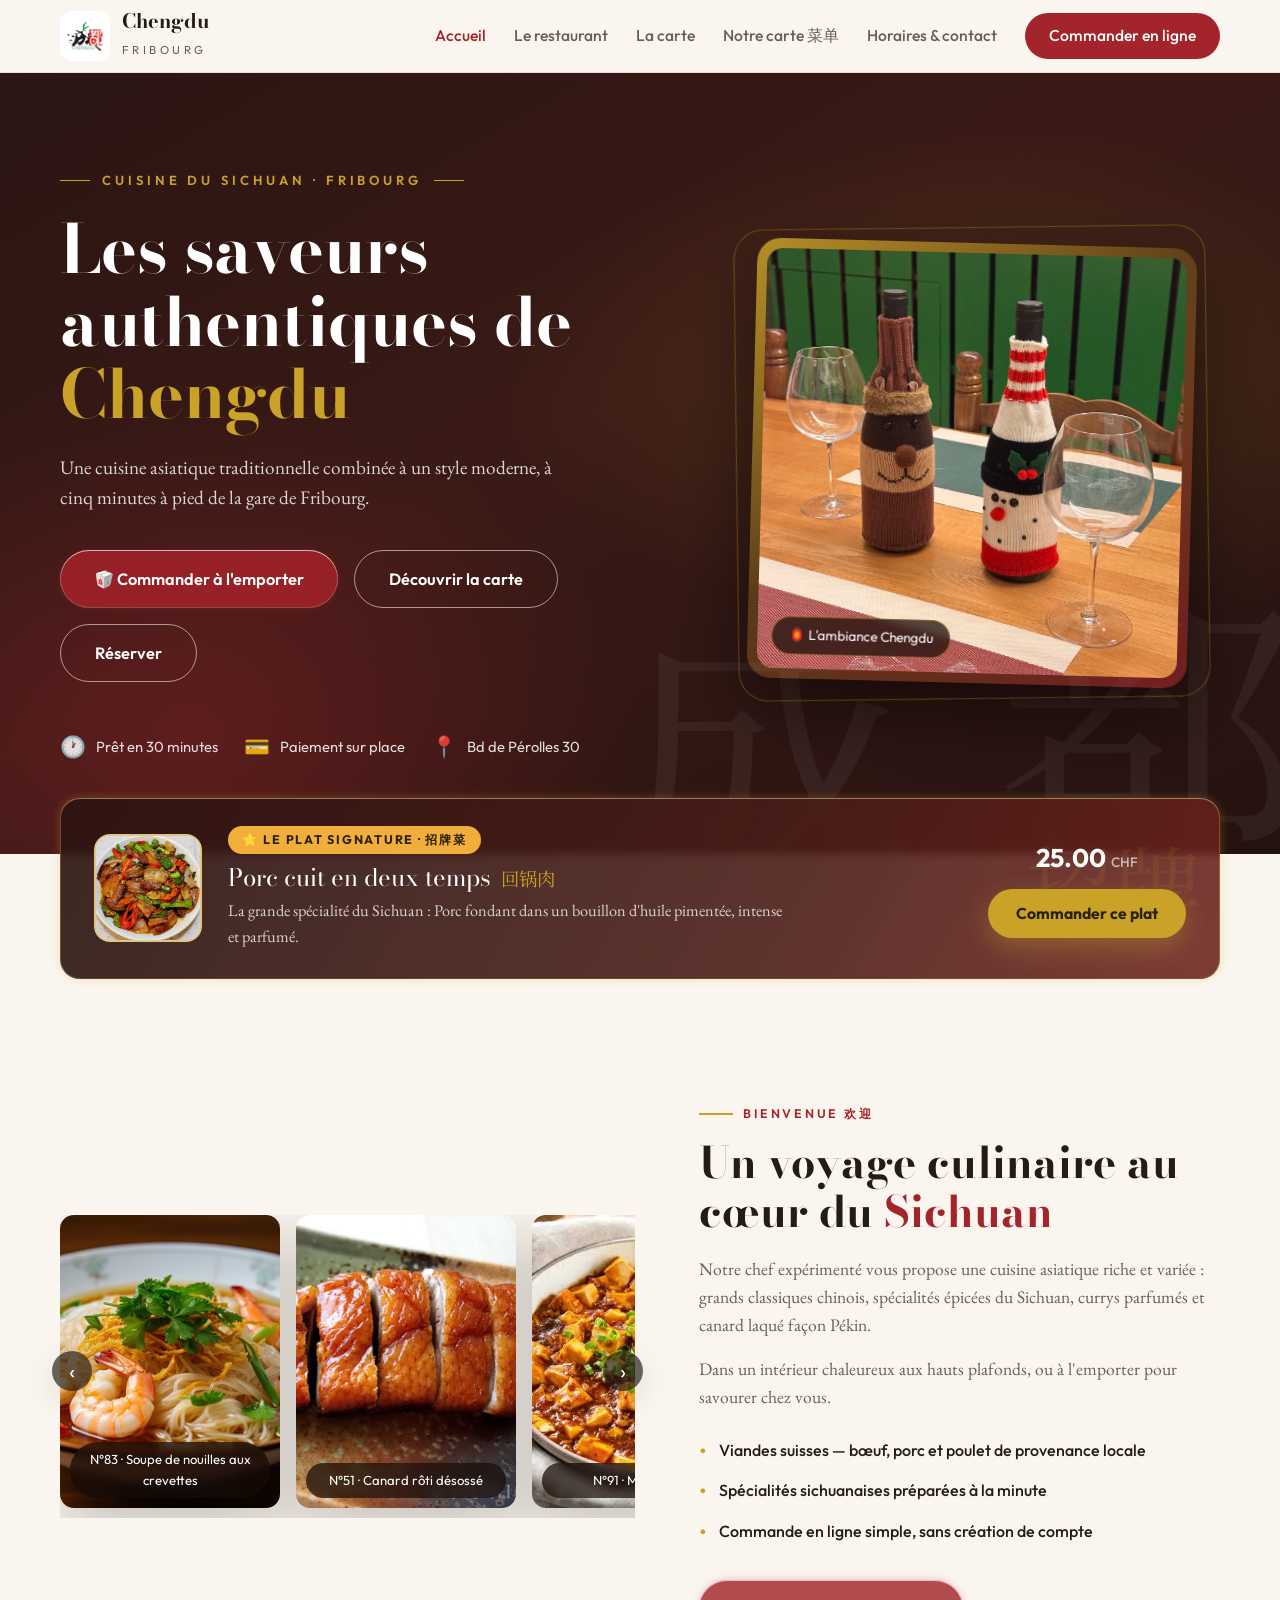
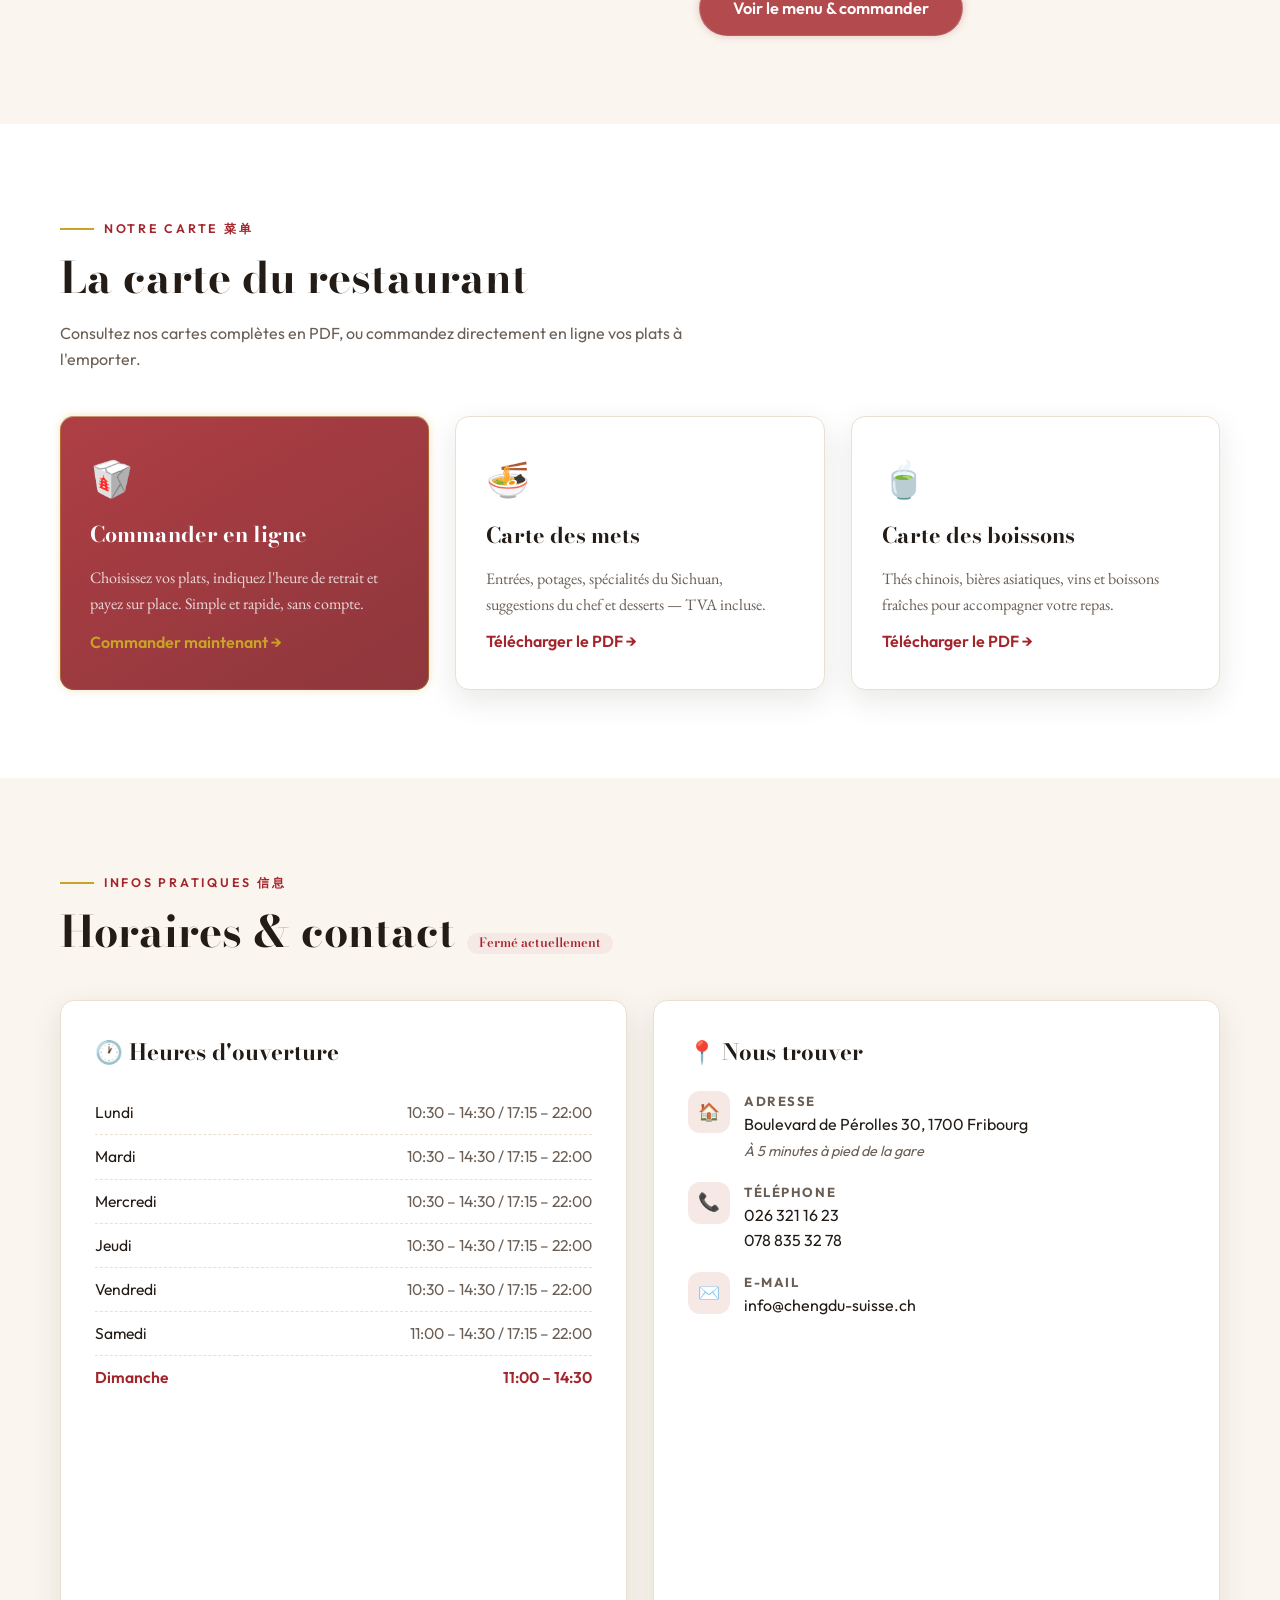
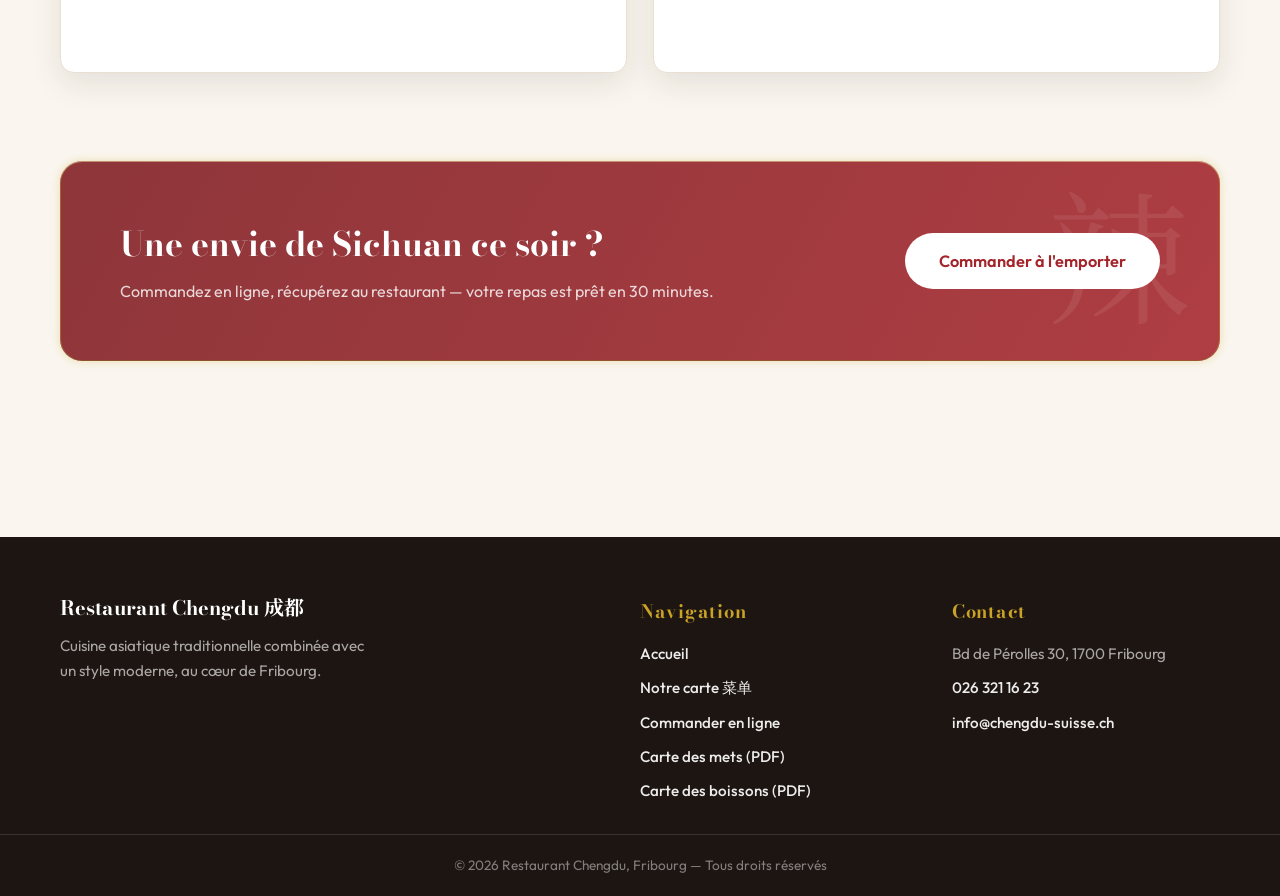
==== index.html @ e3ce71a8 "Initial commit: Restaurant Chengdu website Static site with QR menu, online ordering, and kitchen pr" ====
<!DOCTYPE html>
<html lang="fr">
<head>
  <meta charset="UTF-8">
  <meta name="viewport" content="width=device-width, initial-scale=1.0">
  <title>Restaurant Chengdu 成都 — Cuisine sichuanaise & asiatique à Fribourg</title>
  <meta name="description" content="Restaurant Chengdu à Fribourg : cuisine asiatique traditionnelle et spécialités du Sichuan. Commandez en ligne à l'emporter, paiement sur place. Boulevard de Pérolles 30, à 5 minutes de la gare.">
  <link rel="icon" href="images/chengdu.JPG">
  <link rel="preconnect" href="https://fonts.googleapis.com">
  <link rel="preconnect" href="https://fonts.gstatic.com" crossorigin>
  <link href="https://fonts.googleapis.com/css2?family=Bodoni+Moda:wght@500;600;700&family=EB+Garamond:ital,wght@0,400;0,500;1,400&family=Outfit:wght@300;400;500;600;700&family=Noto+Serif+SC:wght@600;700&display=swap" rel="stylesheet">
  <link rel="stylesheet" href="css/style.css">
</head>
<body>

  <!-- 公告横幅（内容在 js/config.js 里修改） -->
  <div id="announceBanner" class="announce-banner" role="status">
    <strong id="announceBannerTitle"></strong><span id="announceBannerMsg"></span>
    <button class="announce-close" id="announceBannerClose" aria-label="Fermer">✕</button>
  </div>

  <!-- 公告弹窗 -->
  <div id="announceOverlay" class="announce-overlay">
    <div class="announce-popup" id="announcePopup" role="dialog" aria-modal="true">
      <div class="icon" id="announcePopupIcon">📢</div>
      <h3 id="announcePopupTitle"></h3>
      <p id="announcePopupMsg"></p>
      <button id="announcePopupClose">J'ai compris</button>
    </div>
  </div>

  <!-- 大公告板弹窗（内容在 js/config.js 的 popup 里修改） -->
  <div id="grandOverlay" class="grand-overlay">
    <div class="grand-popup" id="grandPopup" role="dialog" aria-modal="true" aria-labelledby="grandTitle">
      <button class="grand-close" id="grandClose" aria-label="Fermer">✕</button>
      <div class="grand-head"><span class="grand-icon" id="grandIcon">🎉</span></div>
      <div class="grand-card">
        <h2 id="grandTitle"></h2>
        <div class="grand-body" id="grandBody"></div>
        <a class="grand-btn" id="grandBtn" href="#"></a>
      </div>
      <div class="grand-foot"></div>
    </div>
  </div>

  <header class="site-header">
    <div class="container header-inner">
      <a href="index.html" class="brand">
        <img class="brand-logo" src="images/chengdu.JPG" alt="Logo Restaurant Chengdu">
        <span>
          <span class="brand-name">Chengdu</span><br>
          <span class="brand-sub">Fribourg</span>
        </span>
      </a>
      <button class="nav-toggle" id="navToggle" aria-label="Menu">☰</button>
      <nav class="main-nav" id="mainNav">
        <a href="index.html" class="active">Accueil</a>
        <a href="index.html#apropos">Le restaurant</a>
        <a href="index.html#carte">La carte</a>
        <a href="menu.html">Notre carte 菜单</a>
        <a href="index.html#contact">Horaires & contact</a>
        <a href="commander.html" class="btn-order">Commander en ligne</a>
      </nav>
    </div>
  </header>

  <!-- 英雄区 -->
  <section class="hero">
    <div class="hero-grid">
      <div class="hero-content">
        <span class="hero-kicker">Cuisine du Sichuan · Fribourg</span>
        <h1>Les saveurs authentiques de <span class="cn">Chengdu</span></h1>
        <p>Une cuisine asiatique traditionnelle combinée à un style moderne, à cinq minutes à pied de la gare de Fribourg.</p>
        <div class="hero-actions">
          <a href="commander.html" class="btn-primary">🥡 Commander à l'emporter</a>
          <a href="#carte" class="btn-ghost">Découvrir la carte</a>
          <a href="#contact" class="btn-ghost">Réserver</a>
        </div>
        <div class="hero-badges">
          <span class="hero-badge"><span>🕐</span> Prêt en 30 minutes</span>
          <span class="hero-badge"><span>💳</span> Paiement sur place</span>
          <span class="hero-badge"><span>📍</span> Bd de Pérolles 30</span>
        </div>
      </div>
      <div class="hero-visual">
        <div class="hero-frame">
          <img src="images/R2.jpg" alt="L'ambiance de fête au Restaurant Chengdu">
          <span class="frame-caption">🏮 L'ambiance Chengdu</span>
        </div>
      </div>
    </div>
  </section>

  <!-- 主推菜聚光灯（在 js/config.js 的 signatureDish 里修改） -->
  <section class="sig-section" id="signature">
    <div class="container" id="signatureSpotHome"></div>
  </section>

  <!-- 关于 -->
  <section class="section" id="apropos">
    <div class="container about-grid">
      <div class="food-gallery-wrap">
        <button type="button" class="gallery-nav prev" id="galleryPrev" aria-label="Précédent">‹</button>
        <div class="food-gallery" id="foodGallery">
          <a class="gallery-item" href="commander.html#dish-83">
            <img src="images/plat1.jpg" alt="Soupe de nouilles aux crevettes 虾咖喱汤面">
            <span class="gallery-cap">N°83 · Soupe de nouilles aux crevettes</span>
          </a>
          <a class="gallery-item" href="commander.html#dish-51">
            <img src="images/plat2.jpg" alt="Canard rôti désossé 烧鸭">
            <span class="gallery-cap">N°51 · Canard rôti désossé</span>
          </a>
          <a class="gallery-item" href="commander.html#dish-91">
            <img src="images/plat3.jpg" alt="Ma Po Tofu 香辣豆腐">
            <span class="gallery-cap">N°91 · Ma Po Tofu</span>
          </a>
          <a class="gallery-item" href="commander.html#dish-61">
            <img src="images/plat4.jpeg" alt="Crevettes à la sauce aigre-douce 糖醋虾">
            <span class="gallery-cap">N°61 · Crevettes à la sauce aigre-douce</span>
          </a>
          <a class="gallery-item" href="commander.html#dish-S1">
            <img src="images/plats/s1.webp" alt="Porc cuit en deux temps 回锅肉">
            <span class="gallery-cap">S1 · Porc cuit en deux temps</span>
          </a>
          <a class="gallery-item" href="commander.html#dish-S4">
            <img src="images/plats/s4.jpg" alt="Bœuf froid effiloché au concombre 凉拌黄瓜牛肉丝">
            <span class="gallery-cap">S4 · Bœuf froid effiloché au concombre</span>
          </a>
        </div>
        <button type="button" class="gallery-nav next" id="galleryNext" aria-label="Suivant">›</button>
      </div>
      <div class="about-text">
        <span class="section-tag">Bienvenue 欢迎</span>
        <h2 class="section-title">Un voyage culinaire au cœur du <span class="cn">Sichuan</span></h2>
        <p>Notre chef expérimenté vous propose une cuisine asiatique riche et variée : grands classiques chinois, spécialités épicées du Sichuan, currys parfumés et canard laqué façon Pékin.</p>
        <p>Dans un intérieur chaleureux aux hauts plafonds, ou à l'emporter pour savourer chez vous.</p>
        <ul class="about-points">
          <li>Viandes suisses — bœuf, porc et poulet de provenance locale</li>
          <li>Spécialités sichuanaises préparées à la minute</li>
          <li>Commande en ligne simple, sans création de compte</li>
        </ul>
        <a href="commander.html" class="btn-primary">Voir le menu & commander</a>
      </div>
    </div>
  </section>

  <!-- 菜单 -->
  <section class="section" id="carte" style="background:#fff;">
    <div class="container">
      <span class="section-tag">Notre carte 菜单</span>
      <h2 class="section-title">La carte du restaurant</h2>
      <p style="color:var(--ink-soft);max-width:640px;">Consultez nos cartes complètes en PDF, ou commandez directement en ligne vos plats à l'emporter.</p>
      <div class="menu-cards">
        <div class="menu-card highlight">
          <span class="icon">🥡</span>
          <h3>Commander en ligne</h3>
          <p>Choisissez vos plats, indiquez l'heure de retrait et payez sur place. Simple et rapide, sans compte.</p>
          <a href="commander.html" class="link">Commander maintenant →</a>
        </div>
        <div class="menu-card">
          <span class="icon">🍜</span>
          <h3>Carte des mets</h3>
          <p>Entrées, potages, spécialités du Sichuan, suggestions du chef et desserts — TVA incluse.</p>
          <a href="menus/carte-plats.pdf" target="_blank" class="link">Télécharger le PDF →</a>
        </div>
        <div class="menu-card">
          <span class="icon">🍵</span>
          <h3>Carte des boissons</h3>
          <p>Thés chinois, bières asiatiques, vins et boissons fraîches pour accompagner votre repas.</p>
          <a href="menus/carte-boissons.pdf" target="_blank" class="link">Télécharger le PDF →</a>
        </div>
      </div>
    </div>
  </section>

  <!-- 营业时间 & 联系 -->
  <section class="section" id="contact">
    <div class="container">
      <span class="section-tag">Infos pratiques 信息</span>
      <h2 class="section-title">Horaires & contact <span id="openBadge"></span></h2>
      <div class="info-grid">
        <div class="info-card">
          <div class="info-body">
            <h3>🕐 Heures d'ouverture</h3>
            <table class="hours-table" id="hoursTable"></table>
          </div>
        </div>
        <div class="info-card">
          <div class="info-body">
            <h3>📍 Nous trouver</h3>
            <ul class="contact-list">
              <li>
                <span class="ico">🏠</span>
                <div><strong>Adresse</strong>Boulevard de Pérolles 30, 1700 Fribourg<br><em style="color:var(--ink-soft);font-size:.9rem;">À 5 minutes à pied de la gare</em></div>
              </li>

              <li>
                <span class="ico">📞</span>
                <div><strong>Téléphone</strong><a href="tel:+41263211623">026 321 16 23</a><br><a href="tel:+41788353278">078 835 32 78</a></div>
              </li>

              <li>
                <span class="ico">✉️</span>
                <div><strong>E-mail</strong><a href="mailto:info@chengdu-suisse.ch">info@chengdu-suisse.ch</a></div>
              </li>
            </ul>
          </div>
          <iframe class="map-frame" title="Plan d'accès"
            src="https://www.google.com/maps?q=Boulevard%20de%20P%C3%A9rolles%2030%2C%201700%20Fribourg&output=embed"
            loading="lazy" referrerpolicy="no-referrer-when-downgrade"></iframe>
        </div>
      </div>
    </div>
  </section>

  <!-- CTA -->
  <section class="section" style="padding-top:0;">
    <div class="container">
      <div class="cta-strip">
        <div>
          <h2>Une envie de Sichuan ce soir ?</h2>
          <p>Commandez en ligne, récupérez au restaurant — votre repas est prêt en 30 minutes.</p>
        </div>
        <a href="commander.html" class="btn-primary">Commander à l'emporter</a>
      </div>
    </div>
  </section>

  <footer class="site-footer">
    <div class="container footer-inner">
      <div class="footer-brand">
        <span class="brand-name" style="color:#fff;">Restaurant Chengdu 成都</span>
        <p>Cuisine asiatique traditionnelle combinée avec un style moderne, au cœur de Fribourg.</p>
      </div>
      <div>
        <h4>Navigation</h4>
        <ul>
          <li><a href="index.html">Accueil</a></li>
          <li><a href="menu.html">Notre carte 菜单</a></li>
          <li><a href="commander.html">Commander en ligne</a></li>
          <li><a href="menus/carte-plats.pdf" target="_blank">Carte des mets (PDF)</a></li>
          <li><a href="menus/carte-boissons.pdf" target="_blank">Carte des boissons (PDF)</a></li>
        </ul>
      </div>
      <div>
        <h4>Contact</h4>
        <ul>
          <li>Bd de Pérolles 30, 1700 Fribourg</li>
          <li><a href="tel:+41263211623">026 321 16 23</a></li>
          <li><a href="mailto:info@chengdu-suisse.ch">info@chengdu-suisse.ch</a></li>
        </ul>
      </div>
    </div>
    <div class="footer-bottom">© <span id="year"></span> Restaurant Chengdu, Fribourg — Tous droits réservés</div>
  </footer>

  <script src="js/config.js"></script>
  <script src="js/menu-data.js"></script>
  <script src="js/main.js"></script>
</body>
</html>
---- css/style.css ----
/* ============================================================
   Restaurant Chengdu — 全站样式
   （员工无需修改此文件）
   ============================================================ */

:root {
  --red: #A3242B;
  --red-dark: #7E1B21;
  --red-soft: #F6E8E5;
  --gold: #C9A227;
  --gold-soft: #F7EFD8;
  --ink: #221B16;
  --ink-soft: #6B5F55;
  --paper: #FAF6EF;
  --card: #FFFFFF;
  --line: #E9E0D2;
  --ok: #2E7D4F;
  --radius: 14px;
  --shadow: 0 10px 30px rgba(34, 27, 22, .10);
  --shadow-lg: 0 24px 60px rgba(34, 27, 22, .22);
  --font-display: "Bodoni Moda", "Noto Serif SC", Georgia, serif;
  --font-body: "Outfit", "PingFang SC", "Noto Sans SC", -apple-system, "Segoe UI", sans-serif;
  --font-accent: "EB Garamond", "Noto Serif SC", Georgia, serif;
}

* { margin: 0; padding: 0; box-sizing: border-box; }

html { scroll-behavior: smooth; }

body {
  font-family: var(--font-body);
  color: var(--ink);
  background: var(--paper);
  line-height: 1.6;
  -webkit-font-smoothing: antialiased;
}

img { max-width: 100%; display: block; }
a { color: inherit; text-decoration: none; }
button { font-family: inherit; cursor: pointer; }

.container { width: min(1160px, 92%); margin: 0 auto; }

/* ---------- 通用标题 ---------- */
.section { padding: 88px 0; }
.section-tag {
  display: inline-flex; align-items: center; gap: 10px;
  color: var(--red); font-weight: 600; letter-spacing: .22em;
  text-transform: uppercase; font-size: .78rem; margin-bottom: 14px;
}
.section-tag::before { content: ""; width: 34px; height: 2px; background: var(--gold); }
.section-title {
  font-family: var(--font-display);
  font-size: clamp(1.9rem, 4vw, 2.7rem);
  font-weight: 700; line-height: 1.15; margin-bottom: 18px;
}
.section-title .cn { color: var(--red); }

/* ============================================================
   公告 Announcement（横幅 + 弹窗）
   ============================================================ */
.announce-banner {
  position: relative; z-index: 60;
  padding: 12px 48px 12px 20px;
  text-align: center; font-size: .95rem;
  display: none;
}
.announce-banner.visible { display: block; }
.announce-banner strong { margin-right: 8px; }
.announce-banner.type-info    { background: #1F4E79; color: #fff; }
.announce-banner.type-warning { background: var(--red); color: #fff; }
.announce-banner.type-promo   { background: linear-gradient(90deg, #B8860B, var(--gold)); color: #2B2109; }
.announce-close {
  position: absolute; right: 12px; top: 50%; transform: translateY(-50%);
  background: rgba(0,0,0,.15); color: inherit; border: none;
  width: 28px; height: 28px; border-radius: 50%;
  font-size: 1rem; line-height: 1;
}
.announce-close:hover { background: rgba(0,0,0,.3); }

.announce-overlay {
  position: fixed; inset: 0; z-index: 200;
  background: rgba(20, 12, 8, .55); backdrop-filter: blur(3px);
  display: none; align-items: center; justify-content: center; padding: 20px;
}
.announce-overlay.visible { display: flex; }
.announce-popup {
  background: var(--card); border-radius: 20px; box-shadow: var(--shadow-lg);
  max-width: 480px; width: 100%; padding: 40px 34px 34px; text-align: center;
  border-top: 6px solid var(--gold);
  animation: popIn .35s cubic-bezier(.2, 1.4, .4, 1);
}
.announce-popup.type-warning { border-top-color: var(--red); }
.announce-popup.type-info { border-top-color: #1F4E79; }
@keyframes popIn { from { transform: scale(.85); opacity: 0; } to { transform: scale(1); opacity: 1; } }
.announce-popup .icon { font-size: 2.6rem; margin-bottom: 12px; }
.announce-popup h3 { font-family: var(--font-display); font-size: 1.5rem; margin-bottom: 10px; }
.announce-popup p { color: var(--ink-soft); margin-bottom: 24px; }
.announce-popup button {
  background: var(--red); color: #fff; border: none; border-radius: 999px;
  padding: 12px 36px; font-size: 1rem; font-weight: 600;
}
.announce-popup button:hover { background: var(--red-dark); }

/* ============================================================
   页头 Header
   ============================================================ */
.site-header {
  position: sticky; top: 0; z-index: 100;
  background: rgba(250, 246, 239, .92); backdrop-filter: blur(12px);
  border-bottom: 1px solid var(--line);
}
.header-inner {
  display: flex; align-items: center; justify-content: space-between;
  height: 72px;
}
.brand { display: flex; align-items: center; gap: 12px; }
.brand-mark {
  width: 44px; height: 44px; border-radius: 12px;
  background: var(--red); color: #fff;
  display: grid; place-items: center;
  font-family: var(--font-display); font-size: 1.15rem; font-weight: 700;
  letter-spacing: .05em;
}
.brand-logo {
  width: 50px; height: 50px; border-radius: 12px;
  object-fit: cover; background: #fff;
  border: 1px solid transparent;
}
.brand-name { font-family: var(--font-display); font-weight: 700; font-size: 1.25rem; line-height: 1.1; }
.brand-sub { font-size: .72rem; letter-spacing: .3em; text-transform: uppercase; color: var(--ink-soft); }

.main-nav { display: flex; align-items: center; gap: 28px; }
.main-nav a { font-weight: 500; font-size: .98rem; color: var(--ink-soft); transition: color .2s; }
.main-nav a:hover, .main-nav a.active { color: var(--red); }
.btn-order {
  background: var(--red); color: #fff !important; font-weight: 600;
  padding: 10px 24px; border-radius: 999px; transition: background .2s, transform .2s;
}
.btn-order:hover { background: var(--red-dark); transform: translateY(-1px); }

.nav-toggle {
  display: none; background: none; border: none; font-size: 1.6rem; color: var(--ink);
}

/* ============================================================
   首页 Hero
   ============================================================ */
.hero {
  position: relative; min-height: 86vh;
  display: flex; align-items: center;
  background:
    radial-gradient(ellipse 60% 50% at 78% 40%, rgba(201, 162, 39, .16), transparent 65%),
    radial-gradient(ellipse 50% 60% at 15% 85%, rgba(163, 36, 43, .35), transparent 70%),
    linear-gradient(150deg, #2A1512 0%, #3A1A16 45%, #24120F 100%);
  color: #fff; overflow: hidden;
}
.hero-grid {
  display: grid; grid-template-columns: 1.1fr .9fr;
  gap: 56px; align-items: center; width: min(1160px, 92%); margin: 0 auto;
}
.hero-visual { display: flex; justify-content: center; position: relative; z-index: 2; }
.hero-frame {
  position: relative; width: min(440px, 100%);
  border-radius: 24px; padding: 10px;
  background: linear-gradient(140deg, rgba(201,162,39,.85), rgba(201,162,39,.25) 45%, rgba(163,36,43,.6));
  box-shadow: 0 30px 80px rgba(0, 0, 0, .55);
  transform: rotate(1.5deg);
}
.hero-frame::before {
  content: ""; position: absolute; inset: -16px;
  border: 1.5px solid rgba(201, 162, 39, .35); border-radius: 30px;
  transform: rotate(-2.2deg); pointer-events: none;
}
.hero-frame img {
  /* 图片按原始比例完整显示，不裁剪、不拉伸 */
  width: 100%; height: auto; display: block;
  border-radius: 16px;
}
.hero-frame .frame-caption {
  position: absolute; left: 24px; bottom: 24px;
  background: rgba(24, 12, 8, .72); backdrop-filter: blur(4px);
  color: #fff; font-size: .85rem; padding: 7px 16px; border-radius: 999px;
  border: 1px solid rgba(201, 162, 39, .4);
}
.hero::after {
  content: "成 都";
  position: absolute; right: -2%; bottom: -6%;
  font-family: var(--font-display);
  font-size: clamp(10rem, 24vw, 20rem);
  color: rgba(255, 255, 255, .05);
  line-height: 1; pointer-events: none; user-select: none;
}
.hero-content { position: relative; z-index: 2; max-width: 720px; padding: 90px 0; }
.hero-kicker {
  display: inline-flex; align-items: center; gap: 12px;
  color: var(--gold); letter-spacing: .3em; text-transform: uppercase;
  font-size: .82rem; font-weight: 600; margin-bottom: 22px;
}
.hero-kicker::before, .hero-kicker::after { content: ""; width: 30px; height: 1px; background: var(--gold); }
.hero h1 {
  font-family: var(--font-display);
  font-size: clamp(2.6rem, 6vw, 4.2rem);
  font-weight: 700; line-height: 1.08; margin-bottom: 22px;
}
.hero h1 .cn { color: var(--gold); }
.hero p { font-size: 1.2rem; font-family: var(--font-accent); color: rgba(255, 255, 255, .82); margin-bottom: 36px; max-width: 520px; }
.hero-actions { display: flex; gap: 16px; flex-wrap: wrap; }
.btn-primary, .btn-ghost {
  display: inline-flex; align-items: center; gap: 10px;
  padding: 15px 34px; border-radius: 999px; font-size: 1.02rem; font-weight: 600;
  transition: transform .2s, background .2s, box-shadow .2s;
}
.btn-primary {
  background: rgba(163, 36, 43, .82); color: #fff;
  backdrop-filter: blur(6px) saturate(160%);
  -webkit-backdrop-filter: blur(6px) saturate(160%);
  box-shadow:
    0 0 8px rgba(163, 36, 43, .25),
    inset 0 1px 0 rgba(255, 255, 255, .55),
    inset 0 -1px 0 rgba(0, 0, 0, .12),
    inset 0 0 0 1px rgba(255, 255, 255, .22);
}
.btn-primary:hover { background: var(--red-dark); transform: translateY(-2px); }
.btn-ghost { border: 1.5px solid rgba(255, 255, 255, .55); color: #fff; }
.btn-ghost:hover { background: rgba(255, 255, 255, .12); transform: translateY(-2px); }

.hero-badges { display: flex; gap: 26px; margin-top: 48px; flex-wrap: wrap; }
.hero-badge { display: flex; align-items: center; gap: 10px; font-size: .92rem; color: rgba(255,255,255,.85); }
.hero-badge span:first-child { font-size: 1.3rem; }

/* ============================================================
   关于 / 图文区
   ============================================================ */
.about-grid {
  display: grid; grid-template-columns: 1.05fr .95fr; gap: 64px; align-items: center;
}
.food-gallery-wrap { position: relative; min-width: 0; }
.food-gallery {
  display: flex; gap: 16px; overflow-x: auto; scroll-snap-type: x mandatory;
  padding-bottom: 10px;
}
.food-gallery::-webkit-scrollbar { height: 6px; }
.food-gallery::-webkit-scrollbar-thumb { background: var(--gold); border-radius: 999px; }
.gallery-nav {
  display: none; position: absolute; top: calc(50% - 15px); z-index: 3;
  width: 40px; height: 40px; border-radius: 50%; border: none;
  background: rgba(34, 27, 22, .68); color: #fff; font-size: 1.4rem; line-height: 1;
  align-items: center; justify-content: center; transition: background .2s, transform .15s;
  box-shadow: var(--shadow);
}
.gallery-nav:hover { background: var(--red); transform: scale(1.06); }
.gallery-nav.prev { left: -8px; }
.gallery-nav.next { right: -8px; }
@media (hover: hover) and (min-width: 1021px) {
  .gallery-nav { display: flex; }
}
.gallery-item {
  position: relative; flex: none; width: 220px; aspect-ratio: 3/4;
  scroll-snap-align: start; border-radius: var(--radius); overflow: hidden;
  box-shadow: var(--shadow-lg); display: block;
}
.gallery-item img { width: 100%; height: 100%; object-fit: cover; transition: transform .3s; }
.gallery-item:hover img { transform: scale(1.06); }
.gallery-cap {
  position: absolute; left: 10px; right: 10px; bottom: 10px;
  background: rgba(24, 12, 8, .72); backdrop-filter: blur(4px);
  color: #fff; font-size: .82rem; text-align: center;
  padding: 7px 12px; border-radius: 999px;
}
.about-text p { color: var(--ink-soft); margin-bottom: 16px; font-size: 1.1rem; font-family: var(--font-accent); }
.about-points { list-style: none; margin: 26px 0 34px; display: grid; gap: 14px; }
.about-points li { display: flex; gap: 12px; align-items: flex-start; font-weight: 500; }
.about-points li::before { content: "•"; color: var(--gold); font-size: 1.4rem; line-height: 1.2; }

/* ============================================================
   菜单卡片（PDF 下载）
   ============================================================ */
.menu-cards { display: grid; grid-template-columns: repeat(3, 1fr); gap: 26px; margin-top: 44px; }
.menu-card {
  background: var(--card); border-radius: var(--radius); padding: 34px 30px;
  border: 1px solid var(--line); box-shadow: var(--shadow);
  transition: transform .25s, box-shadow .25s;
  display: flex; flex-direction: column; gap: 12px;
}
.menu-card:hover { transform: translateY(-6px); box-shadow: var(--shadow-lg); }
.menu-card .icon { font-size: 2.2rem; }
.menu-card h3 { font-family: var(--font-display); font-size: 1.35rem; }
.menu-card p { color: var(--ink-soft); font-size: 1rem; font-family: var(--font-accent); flex: 1; }
.menu-card .link { color: var(--red); font-weight: 600; display: inline-flex; align-items: center; gap: 8px; }
.menu-card.highlight {
  background: linear-gradient(150deg, rgba(163, 36, 43, .88), rgba(126, 27, 33, .88));
  backdrop-filter: blur(4px) saturate(150%);
  -webkit-backdrop-filter: blur(4px) saturate(150%);
  color: #fff; border: none;
  box-shadow:
    0 0 8px rgba(201, 162, 39, .3),
    inset 0 1px 0 rgba(255, 255, 255, .3),
    inset 0 -1px 0 rgba(0, 0, 0, .15),
    inset 0 0 0 1px rgba(201, 162, 39, .4);
}
.menu-card.highlight p { color: rgba(255, 255, 255, .8); }
.menu-card.highlight .link { color: var(--gold); }

/* ============================================================
   营业时间 & 联系
   ============================================================ */
.info-grid { display: grid; grid-template-columns: 1fr 1fr; gap: 26px; margin-top: 44px; }
.info-card {
  background: var(--card); border-radius: var(--radius);
  border: 1px solid var(--line); box-shadow: var(--shadow); overflow: hidden;
}
.info-card .info-body { padding: 34px; }
.info-card h3 {
  font-family: var(--font-display); font-size: 1.4rem; margin-bottom: 20px;
  display: flex; align-items: center; gap: 12px;
}
.hours-table { width: 100%; border-collapse: collapse; }
.hours-table td { padding: 9px 0; border-bottom: 1px dashed var(--line); font-size: .98rem; }
.hours-table tr:last-child td { border-bottom: none; }
.hours-table td:last-child { text-align: right; color: var(--ink-soft); }
.hours-table tr.today td { color: var(--red); font-weight: 600; }
.hours-table tr.today td:last-child { color: var(--red); }
#contact .section-title {
  display: flex; flex-wrap: wrap; align-items: center; row-gap: 10px; column-gap: 12px;
}
.badge-open, .badge-closed {
  display: inline-block; padding: 3px 12px; border-radius: 999px;
  font-size: .8rem; font-weight: 600;
}
.badge-open { background: #E3F2E8; color: var(--ok); }
.badge-closed { background: var(--red-soft); color: var(--red); }

.contact-list { list-style: none; display: grid; gap: 18px; }
.contact-list li { display: flex; gap: 14px; align-items: flex-start; }
.contact-list .ico {
  width: 42px; height: 42px; flex: none; border-radius: 12px;
  background: var(--red-soft); color: var(--red);
  display: grid; place-items: center; font-size: 1.1rem;
}
.contact-list strong { display: block; font-size: .82rem; letter-spacing: .12em; text-transform: uppercase; color: var(--ink-soft); }
.contact-list a:hover { color: var(--red); }
.map-frame { width: 100%; height: 100%; min-height: 320px; border: 0; display: block; }

/* ============================================================
   CTA 条幅
   ============================================================ */
.cta-strip {
  background: linear-gradient(120deg, rgba(126, 27, 33, .88), rgba(163, 36, 43, .88));
  backdrop-filter: blur(4px) saturate(150%);
  -webkit-backdrop-filter: blur(4px) saturate(150%);
  color: #fff; border-radius: 22px; padding: 56px 60px;
  box-shadow:
    0 0 10px rgba(201, 162, 39, .3),
    inset 0 1px 0 rgba(255, 255, 255, .3),
    inset 0 -1px 0 rgba(0, 0, 0, .15),
    inset 0 0 0 1px rgba(201, 162, 39, .4);
  display: flex; align-items: center; justify-content: space-between; gap: 30px;
  position: relative; overflow: hidden;
}
.cta-strip::after {
  content: "辣"; position: absolute; right: 30px; top: 50%; transform: translateY(-50%);
  font-family: var(--font-display); font-size: 9rem; color: rgba(255,255,255,.08);
}
.cta-strip h2 { font-family: var(--font-display); font-size: clamp(1.5rem, 3vw, 2.1rem); margin-bottom: 8px; }
.cta-strip p { color: rgba(255,255,255,.8); }
.cta-strip .btn-primary { background: #fff; color: var(--red); box-shadow: none; flex: none; position: relative; z-index: 1; }
.cta-strip .btn-primary:hover { background: var(--gold-soft); }

/* ============================================================
   页脚
   ============================================================ */
.site-footer { background: #1D1511; color: rgba(255,255,255,.62); margin-top: 88px; }
.footer-inner { padding: 60px 0 30px; display: grid; grid-template-columns: 2fr 1fr 1fr; gap: 44px; }
.footer-inner h4 {
  color: var(--gold); font-family: var(--font-display); font-size: 1.15rem; margin-bottom: 16px;
  letter-spacing: .04em;
}
.footer-inner ul { list-style: none; display: grid; gap: 10px; font-size: .95rem; }
.footer-inner ul a { color: rgba(255,255,255,.92); font-weight: 500; transition: color .2s; }
.footer-inner a:hover { color: var(--gold); }
.footer-brand p { max-width: 320px; font-size: .95rem; margin-top: 12px; color: rgba(255,255,255,.62); }
.footer-bottom {
  border-top: 1px solid rgba(255,255,255,.12); padding: 20px 0; text-align: center;
  font-size: .85rem; color: rgba(255,255,255,.45);
}

/* ============================================================
   点餐页 Commander
   ============================================================ */
.order-hero {
  background: linear-gradient(rgba(24,14,10,.72), rgba(24,14,10,.72)),
              url("../images/plat1.jpg") center / cover no-repeat;
  color: #fff; padding: 72px 0 56px; text-align: center;
}
.order-hero h1 { font-family: var(--font-display); font-size: clamp(2rem, 4.5vw, 3rem); margin-bottom: 12px; }
.order-hero p { color: rgba(255,255,255,.85); max-width: 620px; margin: 0 auto; }
.qr-hero h1 { color: var(--gold); }
.qr-hero p { color: rgba(255, 255, 255, .85); }
.order-hero .pay-note {
  display: inline-flex; align-items: center; gap: 10px;
  margin-top: 22px; background: rgba(255,255,255,.14); border: 1px solid rgba(255,255,255,.3);
  padding: 10px 22px; border-radius: 999px; font-size: .95rem;
}

/* 分类导航条 */
.cat-nav {
  position: sticky; top: 72px; z-index: 50;
  background: rgba(250,246,239,.95); backdrop-filter: blur(10px);
  border-bottom: 1px solid var(--line);
}
.cat-nav-inner {
  display: flex; gap: 10px; overflow-x: auto; padding: 14px 0;
  scrollbar-width: none;
}
.cat-nav-inner::-webkit-scrollbar { display: none; }
.cat-chip {
  flex: none; border: 1.5px solid var(--line); background: var(--card);
  border-radius: 999px; padding: 9px 20px; font-size: .95rem; font-weight: 500;
  color: var(--ink-soft); transition: all .2s; white-space: nowrap;
}
.cat-chip:hover { border-color: var(--red); color: var(--red); }
.cat-chip.active { background: var(--red); border-color: var(--red); color: #fff; }

/* 菜品区域 */
.order-layout { display: grid; grid-template-columns: 1fr 360px; gap: 40px; align-items: start; padding: 44px 0 90px; }
.menu-sections { min-width: 0; }
.menu-section { padding-top: 10px; margin-bottom: 46px; }
.menu-section-head { display: flex; align-items: baseline; gap: 14px; margin-bottom: 22px; }
.menu-section-head .icon { font-size: 1.6rem; }
.menu-section-head h2 { font-family: var(--font-display); font-size: 1.65rem; }
.menu-section-head .cn { color: var(--red); font-size: 1.05rem; font-weight: 500; }

.dish-grid { display: grid; grid-template-columns: repeat(2, 1fr); gap: 18px; }
.dish-card {
  background: var(--card); border: 1px solid var(--line); border-radius: var(--radius);
  padding: 18px; display: flex; gap: 16px; align-items: flex-start;
  transition: box-shadow .2s, transform .2s; position: relative;
}
.dish-card:hover { box-shadow: var(--shadow); transform: translateY(-2px); }
.dish-card.sold-out { opacity: .55; }
.dish-photo {
  width: 78px; height: 78px; flex: none; border-radius: 12px;
  background: linear-gradient(140deg, var(--red-soft), var(--gold-soft));
  display: grid; place-items: center; font-size: 2rem; overflow: hidden;
}
.dish-photo img { width: 100%; height: 100%; object-fit: cover; }
.dish-body { flex: 1; min-width: 0; }
.dish-name { font-weight: 600; font-size: 1.02rem; line-height: 1.3; }
.dish-name .no { color: var(--ink-soft); font-weight: 500; font-size: .85rem; margin-right: 6px; }
.dish-cn { color: var(--red); font-size: .88rem; margin-top: 2px; }
.dish-desc { color: var(--ink-soft); font-size: .92rem; font-family: var(--font-accent); margin-top: 5px; }
.dish-foot { display: flex; align-items: center; justify-content: space-between; margin-top: 12px; }
.dish-price { font-weight: 700; font-size: 1.05rem; }
.dish-price .cur { font-size: .8rem; color: var(--ink-soft); font-weight: 500; }
.spicy-tag { font-size: .82rem; margin-left: 6px; }
.soldout-tag {
  position: absolute; top: 12px; right: 12px;
  background: var(--ink); color: #fff; font-size: .74rem;
  padding: 3px 10px; border-radius: 999px;
}

.add-btn {
  background: var(--red); color: #fff; border: none;
  width: 36px; height: 36px; border-radius: 50%; font-size: 1.25rem; line-height: 1;
  display: grid; place-items: center;
  transition: background .2s, transform .15s;
}
.add-btn:hover { background: var(--red-dark); transform: scale(1.08); }
.add-btn:disabled { background: var(--line); cursor: not-allowed; transform: none; }
.qty-stepper { display: inline-flex; align-items: center; gap: 12px; }
.qty-stepper button {
  width: 32px; height: 32px; border-radius: 50%; border: 1.5px solid var(--red);
  background: #fff; color: var(--red); font-size: 1.1rem; line-height: 1;
  display: grid; place-items: center; transition: all .15s;
}
.qty-stepper button:hover { background: var(--red); color: #fff; }
.qty-stepper .qty { font-weight: 700; min-width: 20px; text-align: center; }

/* 购物车（桌面侧栏） */
.cart-panel {
  position: sticky; top: 140px;
  background: var(--card); border: 1px solid var(--line); border-radius: 18px;
  box-shadow: var(--shadow); overflow: hidden;
  display: flex; flex-direction: column; max-height: calc(100vh - 170px);
}
.cart-head {
  padding: 20px 24px; border-bottom: 1px solid var(--line);
  display: flex; align-items: center; justify-content: space-between;
  background: linear-gradient(120deg, var(--red), var(--red-dark)); color: #fff;
}
.cart-head h3 { font-family: var(--font-display); font-size: 1.25rem; }
.cart-count-badge {
  background: var(--gold); color: #2B2109; font-weight: 700;
  border-radius: 999px; padding: 2px 12px; font-size: .9rem;
}
.cart-items { flex: 1; overflow-y: auto; padding: 10px 24px; }
.cart-empty { text-align: center; color: var(--ink-soft); padding: 44px 10px; }
.cart-empty .icon { font-size: 2.6rem; display: block; margin-bottom: 10px; }
.cart-item { display: flex; align-items: center; gap: 12px; padding: 14px 0; border-bottom: 1px dashed var(--line); }
.cart-item:last-child { border-bottom: none; }
.cart-item-info { flex: 1; min-width: 0; }
.cart-item-name { font-weight: 600; font-size: .93rem; line-height: 1.25; }
.cart-item-price { color: var(--ink-soft); font-size: .85rem; }
.cart-item .qty-stepper { gap: 8px; }
.cart-item .qty-stepper button { width: 26px; height: 26px; font-size: .95rem; }
.cart-foot { border-top: 1px solid var(--line); padding: 18px 24px 22px; background: #FCFAF5; }
.cart-total { display: flex; justify-content: space-between; font-size: 1.12rem; font-weight: 700; margin-bottom: 14px; }
.cart-note { font-size: .82rem; color: var(--ink-soft); text-align: center; margin-top: 10px; }
.btn-checkout {
  width: 100%; background: var(--red); color: #fff; border: none;
  padding: 15px; border-radius: 999px; font-size: 1.05rem; font-weight: 600;
  transition: background .2s;
}
.btn-checkout:hover { background: var(--red-dark); }
.btn-checkout:disabled { background: var(--line); color: var(--ink-soft); cursor: not-allowed; }

/* 手机端浮动购物车按钮 */
.cart-fab {
  position: fixed; left: 50%; transform: translateX(-50%); bottom: 18px; z-index: 90;
  display: none; align-items: center; gap: 12px;
  background: var(--red); color: #fff; border: none; border-radius: 999px;
  padding: 15px 28px; font-size: 1rem; font-weight: 600;
  box-shadow: 0 12px 32px rgba(163,36,43,.5);
}
.cart-fab .fab-count {
  background: #fff; color: var(--red); border-radius: 999px;
  padding: 1px 10px; font-weight: 700;
}

/* 结账弹层 */
.checkout-overlay {
  position: fixed; inset: 0; z-index: 150;
  background: rgba(20,12,8,.55); backdrop-filter: blur(3px);
  display: none; align-items: flex-end; justify-content: center;
}
.checkout-overlay.visible { display: flex; }
.checkout-sheet {
  background: var(--paper); width: 100%; max-width: 560px;
  border-radius: 22px 22px 0 0; max-height: 92vh; overflow-y: auto;
  padding: 30px 30px 40px; animation: slideUp .3s ease;
}
@keyframes slideUp { from { transform: translateY(60px); opacity: 0; } to { transform: none; opacity: 1; } }
@media (min-width: 700px) {
  .checkout-overlay { align-items: center; padding: 30px; }
  .checkout-sheet { border-radius: 22px; }
}
.checkout-sheet h2 { font-family: var(--font-display); font-size: 1.6rem; margin-bottom: 4px; }
.checkout-sheet .sub { color: var(--ink-soft); margin-bottom: 22px; font-size: .95rem; }
.sheet-close {
  float: right; background: var(--line); border: none; width: 34px; height: 34px;
  border-radius: 50%; font-size: 1.1rem;
}
.form-group { margin-bottom: 16px; }
.form-row { display: grid; grid-template-columns: 1fr 1fr; gap: 14px; }
label { display: block; font-weight: 600; font-size: .9rem; margin-bottom: 6px; }
label .req { color: var(--red); }
label .opt { color: var(--ink-soft); font-weight: 400; }
input, select, textarea {
  width: 100%; padding: 12px 14px; border: 1.5px solid var(--line); border-radius: 10px;
  font-family: inherit; font-size: 1rem; background: #fff; color: var(--ink);
  transition: border-color .2s;
}
input:focus, select:focus, textarea:focus { outline: none; border-color: var(--red); }
input.invalid, select.invalid { border-color: var(--red); background: #FDF3F2; }
.field-error { color: var(--red); font-size: .82rem; margin-top: 4px; display: none; }
.field-error.visible { display: block; }

.order-summary {
  background: #fff; border: 1px solid var(--line); border-radius: 12px;
  padding: 16px 18px; margin: 20px 0; font-size: .93rem;
}
.order-summary .row { display: flex; justify-content: space-between; padding: 4px 0; }
.order-summary .row.total { border-top: 1px solid var(--line); margin-top: 8px; padding-top: 10px; font-weight: 700; font-size: 1.05rem; }
.pay-info {
  display: flex; gap: 12px; align-items: center;
  background: rgba(31, 78, 121, .1);
  backdrop-filter: blur(6px) saturate(160%);
  -webkit-backdrop-filter: blur(6px) saturate(160%);
  border-radius: 12px;
  box-shadow:
    0 0 8px rgba(31, 78, 121, .25),
    inset 0 1px 0 rgba(255, 255, 255, .55),
    inset 0 -1px 0 rgba(0, 0, 0, .06),
    inset 0 0 0 1px rgba(31, 78, 121, .3);
  padding: 13px 16px; font-size: .92rem; margin-bottom: 22px;
}

/* 确认页 */
.confirm-box { text-align: center; padding: 30px 6px 10px; }
.confirm-box .big { font-size: 3.4rem; margin-bottom: 12px; }
.confirm-box h2 { font-family: var(--font-display); margin-bottom: 10px; }
.confirm-box p { color: var(--ink-soft); margin-bottom: 8px; }
.confirm-box .order-no {
  display: inline-block; background: var(--red-soft); color: var(--red);
  font-weight: 700; padding: 6px 18px; border-radius: 999px; margin: 10px 0 18px;
}

/* 通知 toast */
.toast {
  position: fixed; bottom: 90px; left: 50%; transform: translateX(-50%) translateY(20px);
  background: var(--ink); color: #fff; padding: 12px 26px; border-radius: 999px;
  font-size: .95rem; opacity: 0; pointer-events: none; transition: all .3s; z-index: 300;
}
.toast.visible { opacity: 1; transform: translateX(-50%) translateY(0); }

/* ============================================================
   响应式
   ============================================================ */
@media (max-width: 1020px) {
  .hero-grid { grid-template-columns: 1fr; gap: 20px; }
  .hero-content { padding: 70px 0 10px; }
  .hero-visual { padding-bottom: 60px; }
  .hero-frame { transform: none; }
  .order-layout { grid-template-columns: 1fr; }
  .cart-panel { display: none; }
  .cart-fab { display: inline-flex; }
  .about-grid { grid-template-columns: 1fr; gap: 70px; }
  .menu-cards { grid-template-columns: 1fr; }
  .info-grid { grid-template-columns: 1fr; }
  .footer-inner { grid-template-columns: 1fr 1fr; }
}

@media (max-width: 720px) {
  .section { padding: 60px 0; }
  .brand-sub { letter-spacing: .1em; }
  .main-nav {
    position: fixed; inset: 72px 0 auto 0; z-index: 99;
    background: var(--paper); border-bottom: 1px solid var(--line);
    flex-direction: column; align-items: stretch; gap: 0; padding: 10px 0 18px;
    display: none; box-shadow: var(--shadow-lg);
  }
  .main-nav.open { display: flex; }
  .main-nav a { padding: 13px 26px; font-size: 1.05rem; }
  .btn-order { margin: 10px 26px 0; text-align: center; }
  .nav-toggle { display: block; }
  .dish-grid { grid-template-columns: 1fr; }
  .form-row { grid-template-columns: 1fr; }
  .cta-strip { flex-direction: column; text-align: center; padding: 44px 28px; }
  .footer-inner { grid-template-columns: 1fr; gap: 30px; }
  .about-grid { gap: 30px; }
  .gallery-item { width: 62%; max-width: 240px; }
  .hero { min-height: 72vh; }
  .hero-content { padding: 80px 0 60px; }
  .cat-nav { top: 71px; }
}

/* ============================================================
   大公告板弹窗 Grand popup（内容在 config.js 的 popup 里修改）
   ============================================================ */
.grand-overlay {
  position: fixed; inset: 0; z-index: 250;
  background: rgba(18, 10, 7, .62); backdrop-filter: blur(4px);
  display: none; align-items: center; justify-content: center; padding: 22px;
}
.grand-overlay.visible { display: flex; }
.grand-popup {
  position: relative; width: 100%; max-width: 640px;
  background: var(--paper); border-radius: 26px; overflow: hidden;
  box-shadow: 0 40px 120px rgba(0, 0, 0, .5);
  animation: popIn .4s cubic-bezier(.2, 1.3, .4, 1);
  text-align: center;
}
.grand-head {
  padding: 44px 30px 88px; position: relative; overflow: hidden;
}
.grand-popup.type-promo .grand-head {
  background:
    radial-gradient(circle at 20% 20%, rgba(255, 255, 255, .14), transparent 45%),
    linear-gradient(135deg, #8E1B21, var(--red) 55%, #C4402F);
}
.grand-popup.type-warning .grand-head { background: linear-gradient(135deg, #7E1B21, var(--red)); }
.grand-popup.type-info .grand-head { background: linear-gradient(135deg, #163A5B, #1F4E79); }
.grand-head::after {
  content: "成 都"; position: absolute; right: -10px; top: 4px;
  font-family: var(--font-display); font-size: 6.5rem; line-height: 1;
  color: rgba(255, 255, 255, .08); pointer-events: none;
}
.grand-icon {
  font-size: 4.2rem; line-height: 1; display: inline-block;
  filter: drop-shadow(0 8px 20px rgba(0, 0, 0, .35));
}
.grand-card {
  position: relative; margin: -66px 26px 0; padding: 30px 30px 34px;
  background: #fff; border-radius: 18px;
  box-shadow: 0 18px 50px rgba(34, 27, 22, .16);
  border-top: 4px solid var(--gold);
}
.grand-card h2 {
  font-family: var(--font-display); font-size: clamp(1.45rem, 3.6vw, 1.9rem);
  line-height: 1.2; margin-bottom: 16px;
}
.grand-body p { color: var(--ink-soft); font-size: 1.05rem; margin-bottom: 12px; }
.grand-body p strong { color: var(--red); font-size: 1.1em; }
.grand-btn {
  display: inline-block; margin-top: 10px;
  background: var(--red); color: #fff; font-weight: 600; font-size: 1.05rem;
  padding: 14px 38px; border-radius: 999px; border: none; cursor: pointer;
  transition: background .2s, transform .2s;
  box-shadow: 0 10px 26px rgba(163, 36, 43, .35);
}
.grand-btn:hover { background: var(--red-dark); transform: translateY(-2px); }
.grand-close {
  position: absolute; top: 16px; right: 16px; z-index: 2;
  width: 38px; height: 38px; border-radius: 50%; border: none;
  background: rgba(255, 255, 255, .22); color: #fff; font-size: 1.15rem;
  backdrop-filter: blur(3px); transition: background .2s;
}
.grand-close:hover { background: rgba(255, 255, 255, .4); }
.grand-foot { padding: 0 26px 30px; }

/* ============================================================
   主推菜聚光灯 Signature dish
   ============================================================ */
.sig-card {
  position: relative; overflow: hidden;
  display: flex; align-items: center; gap: 26px;
  background: linear-gradient(120deg, rgba(42, 21, 18, .92), rgba(74, 29, 24, .9) 60%, rgba(107, 34, 28, .88));
  backdrop-filter: blur(4px) saturate(150%);
  -webkit-backdrop-filter: blur(4px) saturate(150%);
  color: #fff; border-radius: 20px; padding: 28px 34px;
  box-shadow:
    0 0 10px rgba(224, 166, 58, .3),
    inset 0 1px 0 rgba(255, 255, 255, .25),
    inset 0 -1px 0 rgba(0, 0, 0, .2),
    inset 0 0 0 1px rgba(224, 166, 58, .35);
}
.sig-card::after {
  content: "招牌"; position: absolute; right: 18px; top: 50%; transform: translateY(-50%);
  font-family: var(--font-display); font-size: 5.5rem; line-height: 1;
  color: rgba(201, 162, 39, .10); pointer-events: none;
}
.sig-photo {
  width: 108px; height: 108px; flex: none; border-radius: 16px;
  background: linear-gradient(140deg, var(--gold-soft), var(--red-soft));
  display: grid; place-items: center; font-size: 3rem; overflow: hidden;
  border: 2px solid rgba(201, 162, 39, .5);
}
.sig-photo img { width: 100%; height: 100%; object-fit: cover; }
.sig-info { flex: 1; min-width: 0; position: relative; z-index: 1; }
.sig-tag {
  display: inline-flex; align-items: center; gap: 8px;
  background: #F2AE3B; color: #2B2109;
  font-size: .78rem; font-weight: 700; letter-spacing: .14em; text-transform: uppercase;
  padding: 4px 14px; border-radius: 999px; margin-bottom: 10px;
}
.sig-name { font-family: var(--font-display); font-size: 1.5rem; line-height: 1.2; }
.sig-name .cn { color: var(--gold); margin-left: 10px; font-size: 1.15rem; }
.sig-desc { color: rgba(255, 255, 255, .78); font-size: 1.02rem; font-family: var(--font-accent); margin-top: 6px; max-width: 560px; }
.sig-action { flex: none; text-align: center; position: relative; z-index: 1; }
.sig-price { font-size: 1.6rem; font-weight: 700; margin-bottom: 10px; }
.sig-price .cur { font-size: .85rem; font-weight: 500; color: rgba(255,255,255,.65); }
.sig-btn {
  display: inline-block; background: var(--gold); color: #2B2109;
  font-weight: 700; padding: 12px 28px; border-radius: 999px; border: none; cursor: pointer;
  font-size: .98rem; transition: transform .2s, box-shadow .2s;
  box-shadow: 0 10px 26px rgba(201, 162, 39, .35);
}
.sig-btn:hover { transform: translateY(-2px); box-shadow: 0 14px 32px rgba(201, 162, 39, .5); }
.sig-section { padding: 0; transform: translateY(-56px); margin-bottom: -26px; position: relative; z-index: 5; }
.signature-menu-section .menu-section-head h2 { color: #8A6D1A; }
.dish-card .sig-badge {
  position: absolute; top: -10px; left: 14px;
  background: var(--gold); color: #2B2109; font-size: .74rem; font-weight: 700;
  padding: 3px 12px; border-radius: 999px; letter-spacing: .06em;
  box-shadow: 0 4px 12px rgba(201, 162, 39, .4);
}

/* ============================================================
   每周特价 & 原价删除线
   ============================================================ */
.old-price {
  color: var(--ink-soft); text-decoration: line-through;
  font-weight: 500; font-size: .88rem; margin-right: 8px;
}
.dish-price .promo-now { color: var(--red); }
#sec-promo-de-la-semaine .dish-card {
  background: linear-gradient(160deg, #FFFDF6, #FBF3DF);
  border: 1.5px solid var(--gold);
}
#sec-promo-de-la-semaine .menu-section-head h2 { color: var(--red); }
.promo-pill {
  background: var(--red); color: #fff; font-size: .74rem; font-weight: 700;
  padding: 3px 12px; border-radius: 999px; margin-left: 10px; vertical-align: middle;
}

/* ============================================================
   取餐时间 & 清空购物车
   ============================================================ */
.pickup-box {
  background: rgba(201, 162, 39, .14);
  backdrop-filter: blur(6px) saturate(160%);
  -webkit-backdrop-filter: blur(6px) saturate(160%);
  border-radius: 12px;
  box-shadow:
    0 0 8px rgba(201, 162, 39, .25),
    inset 0 1px 0 rgba(255, 255, 255, .55),
    inset 0 -1px 0 rgba(0, 0, 0, .06),
    inset 0 0 0 1px rgba(201, 162, 39, .35);
  padding: 16px 18px 6px; margin-bottom: 18px;
}
.pickup-box-title { font-weight: 700; margin-bottom: 10px; }
.pickup-box .form-row { margin-bottom: 0; }
.pickup-preview {
  display: none; margin: 10px 0 14px; font-size: .92rem; font-weight: 600; color: var(--ok);
}
.pickup-preview.visible { display: block; }
.btn-clear-cart {
  width: 100%; margin-top: 10px; background: none; border: none;
  color: var(--ink-soft); font-size: .88rem; text-decoration: underline;
  transition: color .2s;
}
.btn-clear-cart:hover { color: var(--red); }

@media (max-width: 720px) {
  .sig-card { flex-direction: column; text-align: center; padding: 26px 22px; }
  .sig-desc { margin-left: auto; margin-right: auto; }
  .sig-card::after { display: none; }
  .sig-section { transform: translateY(-30px); margin-bottom: -10px; }
  .grand-head { padding: 36px 20px 80px; }
  .grand-card { margin: -60px 16px 0; padding: 24px 20px 28px; }
}

/* ============================================================
   扫码菜单页 Menu QR（menu.html）
   ============================================================ */
.qr-menu-layout { padding: 44px 0 90px; }
.qr-menu-layout .menu-section { margin-bottom: 56px; }
.link-order { color: var(--red); font-weight: 600; font-size: .92rem; white-space: nowrap; cursor: pointer; transition: color .2s; }
.link-order:hover { color: var(--red-dark); }
body:not(.takeaway-mode) .link-order { color: var(--ink-soft); }
body:not(.takeaway-mode) .link-order:hover { color: var(--ink-soft); }

/* 堂食 / 外带提示条 */
.dine-mode-bar {
  position: sticky; top: 72px; z-index: 60;
  background: var(--gold-soft); border-bottom: 1px solid #E5D9A8;
  transition: background .2s, border-color .2s;
}
.dine-mode-inner {
  display: flex; align-items: center; justify-content: space-between; gap: 16px; flex-wrap: wrap;
  padding: 12px 0;
}
.dine-mode-text { font-size: .9rem; color: var(--ink); max-width: 700px; }
.dine-mode-toggle {
  flex: none; background: var(--red); color: #fff; border: none; border-radius: 999px;
  padding: 9px 20px; font-size: .85rem; font-weight: 600; transition: background .2s;
  white-space: nowrap;
}
.dine-mode-toggle:hover { background: var(--red-dark); }
body.takeaway-mode .dine-mode-bar { background: #E3F2E8; border-bottom-color: #B9DEC4; }
body.takeaway-mode .dine-mode-toggle { background: var(--ink-soft); }
body.takeaway-mode .dine-mode-toggle:hover { background: var(--ink); }
@media (max-width: 720px) {
  .dine-mode-bar { top: 71px; }
  .dine-mode-inner { flex-direction: column; align-items: stretch; text-align: center; }
  .dine-mode-toggle { width: 100%; }
}

/* Menu Midi */
.midi-card {
  display: flex; gap: 0; background: var(--card); border-radius: var(--radius);
  border: 1px solid var(--line); box-shadow: var(--shadow); overflow: hidden;
}
.midi-photo { flex: none; width: 240px; }
.midi-photo img { width: 100%; height: 100%; object-fit: cover; }
.midi-body { padding: 26px 30px; flex: 1; min-width: 0; }
.midi-day {
  display: inline-block; background: var(--red); color: #fff; font-weight: 700;
  font-family: var(--font-display); font-size: 1.1rem; padding: 5px 18px; border-radius: 999px;
}
.midi-sub { color: var(--ink-soft); font-family: var(--font-accent); font-size: 1rem; margin: 10px 0 18px; }
.midi-cols { display: grid; grid-template-columns: 1fr 1fr; gap: 26px; }
.midi-cols h4 { font-family: var(--font-display); font-size: 1.02rem; margin-bottom: 10px; color: #8A6D1A; }
.midi-list { list-style: none; display: grid; gap: 8px; font-size: .95rem; }
.midi-list li { padding-left: 16px; position: relative; }
.midi-list li::before { content: "•"; position: absolute; left: 0; color: var(--gold); }
.midi-list-price li { display: flex; justify-content: space-between; gap: 10px; font-weight: 600; }
.midi-list-price li span:last-child { color: var(--red); }
.midi-foot {
  display: flex; justify-content: space-between; flex-wrap: wrap; gap: 8px;
  margin-top: 20px; padding-top: 16px; border-top: 1px dashed var(--line);
  font-weight: 600; font-size: .95rem;
}
.midi-note { color: var(--ink-soft); font-size: .85rem; margin-top: 12px; font-family: var(--font-accent); }
.midi-closed {
  background: var(--card); border: 1px solid var(--line); border-radius: var(--radius);
  box-shadow: var(--shadow); padding: 40px 30px; text-align: center; color: var(--ink-soft);
}
.midi-closed .icon { font-size: 2.4rem; display: block; margin-bottom: 10px; }
.midi-closed strong { color: var(--ink); }

/* 季节限定 */
.seasonal-grid { display: grid; grid-template-columns: repeat(4, 1fr); gap: 20px; }
.seasonal-card {
  background: var(--card); border: 1px solid var(--line); border-radius: var(--radius);
  overflow: hidden; box-shadow: var(--shadow); transition: transform .2s, box-shadow .2s;
}
.seasonal-card:hover { transform: translateY(-4px); box-shadow: var(--shadow-lg); }
.seasonal-photo { aspect-ratio: 1/1; }
.seasonal-photo img { width: 100%; height: 100%; object-fit: cover; }
.seasonal-body { padding: 14px 16px; }
.seasonal-name { font-weight: 700; font-size: 1rem; }
.seasonal-fr { color: var(--ink-soft); font-family: var(--font-accent); font-size: .9rem; margin: 2px 0 8px; }
.seasonal-price { color: var(--red); font-weight: 700; }

/* 套餐 Menus spéciaux */
.setmenu-grid { display: grid; grid-template-columns: repeat(3, 1fr); gap: 24px; }
.setmenu-card {
  background: var(--card); border-radius: var(--radius); overflow: hidden;
  box-shadow: var(--shadow); border-top: 4px solid var(--accent, var(--gold));
}
.setmenu-photos { display: grid; grid-template-columns: 1fr 1fr; }
.setmenu-photos img { width: 100%; height: 130px; object-fit: cover; display: block; }
.setmenu-body { padding: 22px 24px; }
.setmenu-body h3 { font-family: var(--font-display); font-size: 1.3rem; margin-bottom: 14px; color: var(--accent, var(--ink)); }
.setmenu-row { font-size: .92rem; margin-bottom: 8px; line-height: 1.4; }
.setmenu-tag {
  display: inline-block; min-width: 58px; font-size: .74rem; font-weight: 700;
  letter-spacing: .06em; text-transform: uppercase; color: var(--ink-soft); margin-right: 6px;
}
.setmenu-foot {
  display: flex; justify-content: space-between; align-items: center;
  margin-top: 16px; padding-top: 14px; border-top: 1px dashed var(--line);
}
.setmenu-price { font-weight: 700; font-size: 1.1rem; }
.setmenu-min { font-size: .82rem; color: var(--ink-soft); }
.setmenu-pdf {
  display: block; margin-top: 14px; text-align: center; font-size: .88rem; font-weight: 600;
  color: var(--accent, var(--red)); border: 1.5px solid var(--accent, var(--red)); border-radius: 999px;
  padding: 9px; transition: background .2s, color .2s;
}
.setmenu-pdf:hover { background: var(--accent, var(--red)); color: #fff; }

/* 酒水单 */
.drinks-grid { display: grid; grid-template-columns: 1fr 1fr; gap: 30px 40px; }
.drinks-group h4 { font-family: var(--font-display); font-size: 1.1rem; margin-bottom: 10px; color: #8A6D1A; }
.drinks-group .hours-table { margin-bottom: 8px; }

@media (max-width: 1020px) {
  .seasonal-grid { grid-template-columns: repeat(3, 1fr); }
  .setmenu-grid { grid-template-columns: repeat(2, 1fr); }
  .drinks-grid { grid-template-columns: 1fr; }
}
@media (max-width: 720px) {
  .midi-card { flex-direction: column; }
  .midi-photo { width: 100%; height: 180px; }
  .midi-cols { grid-template-columns: 1fr; gap: 18px; }
  .seasonal-grid { grid-template-columns: repeat(2, 1fr); }
  .setmenu-grid { grid-template-columns: 1fr; }
}
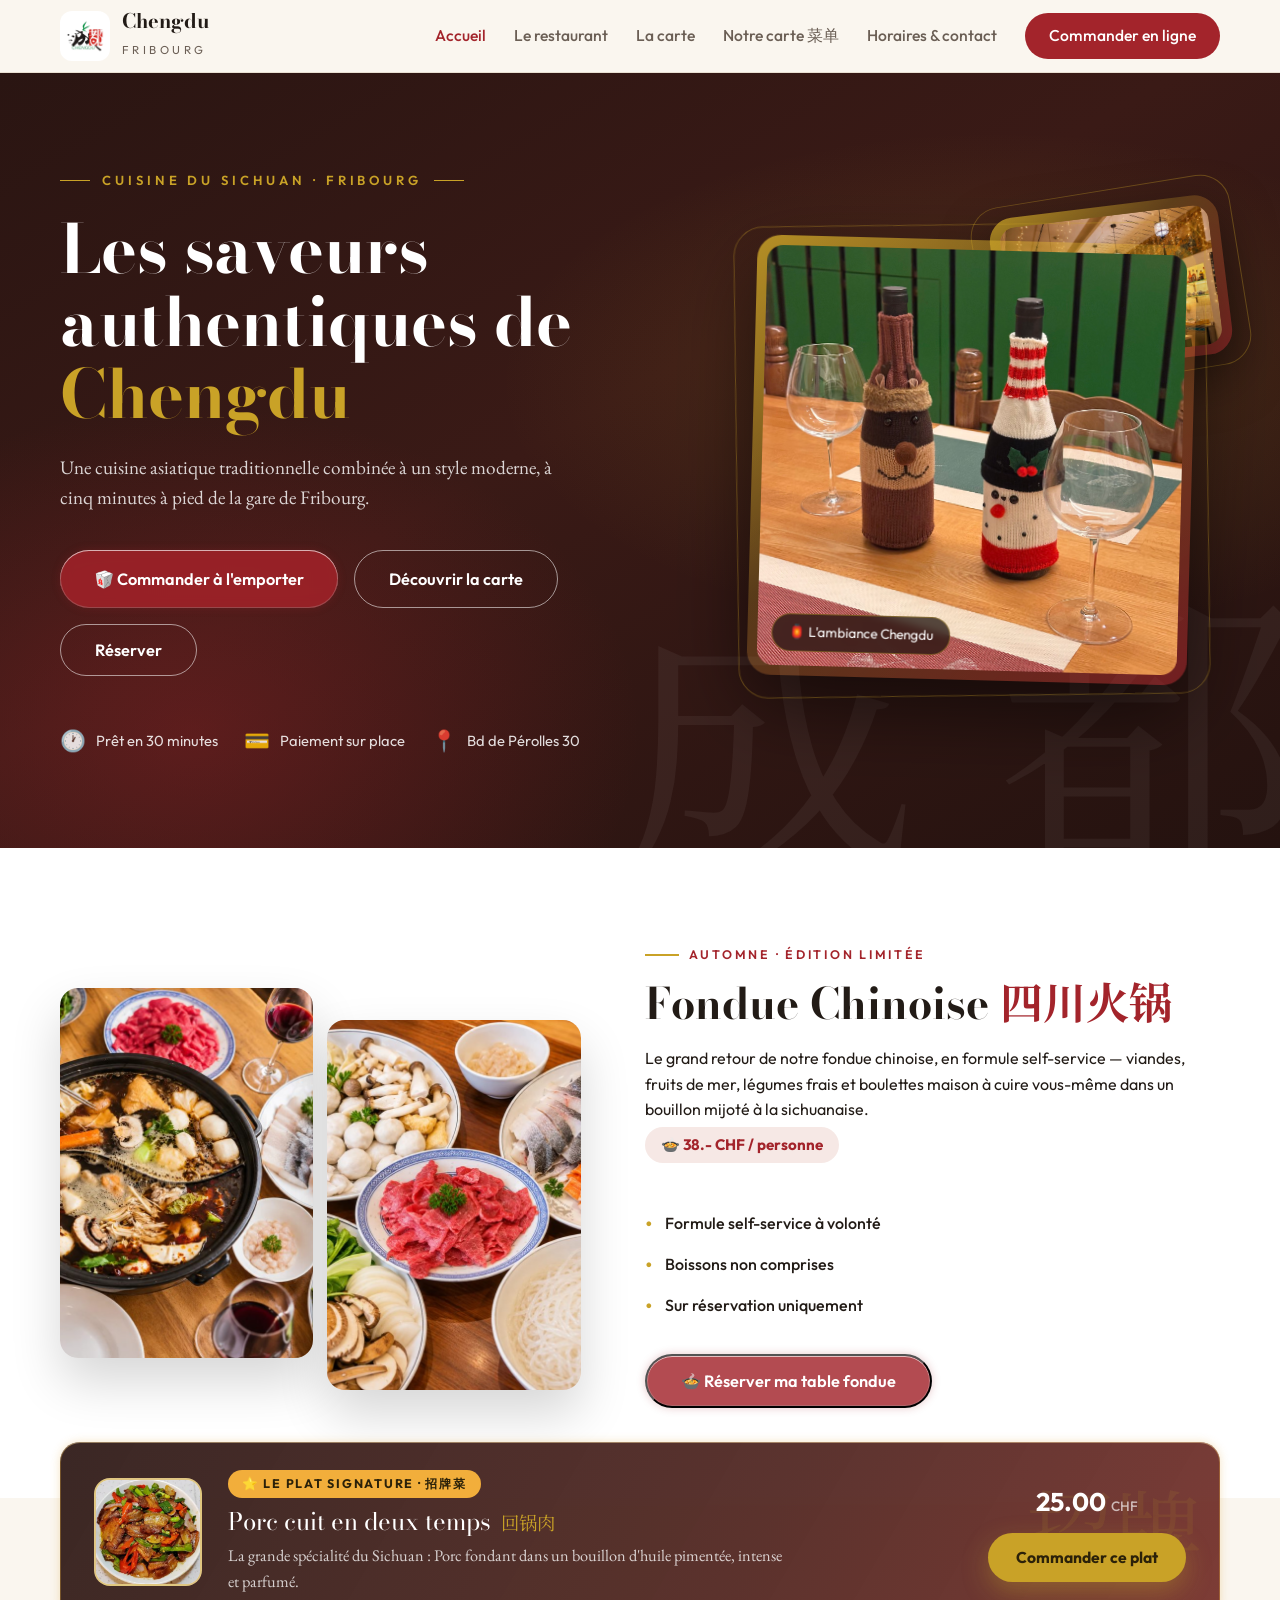
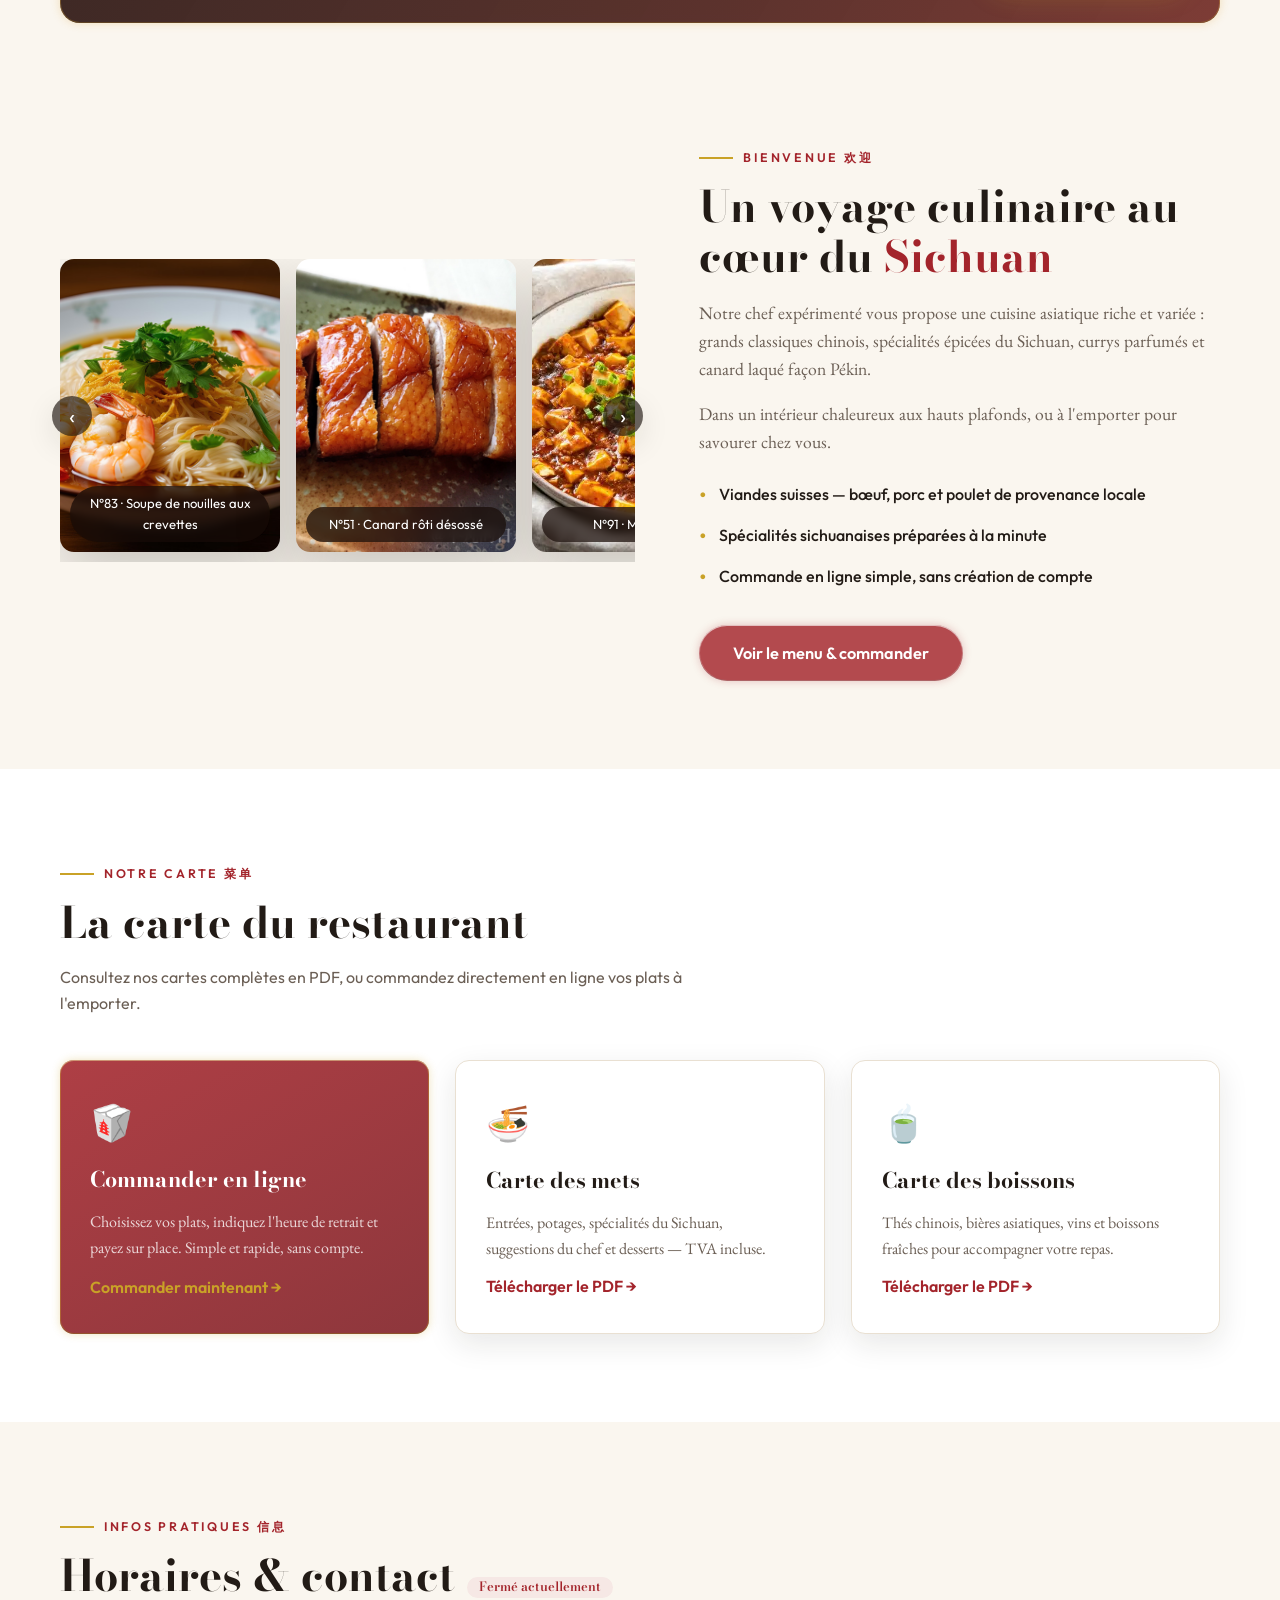
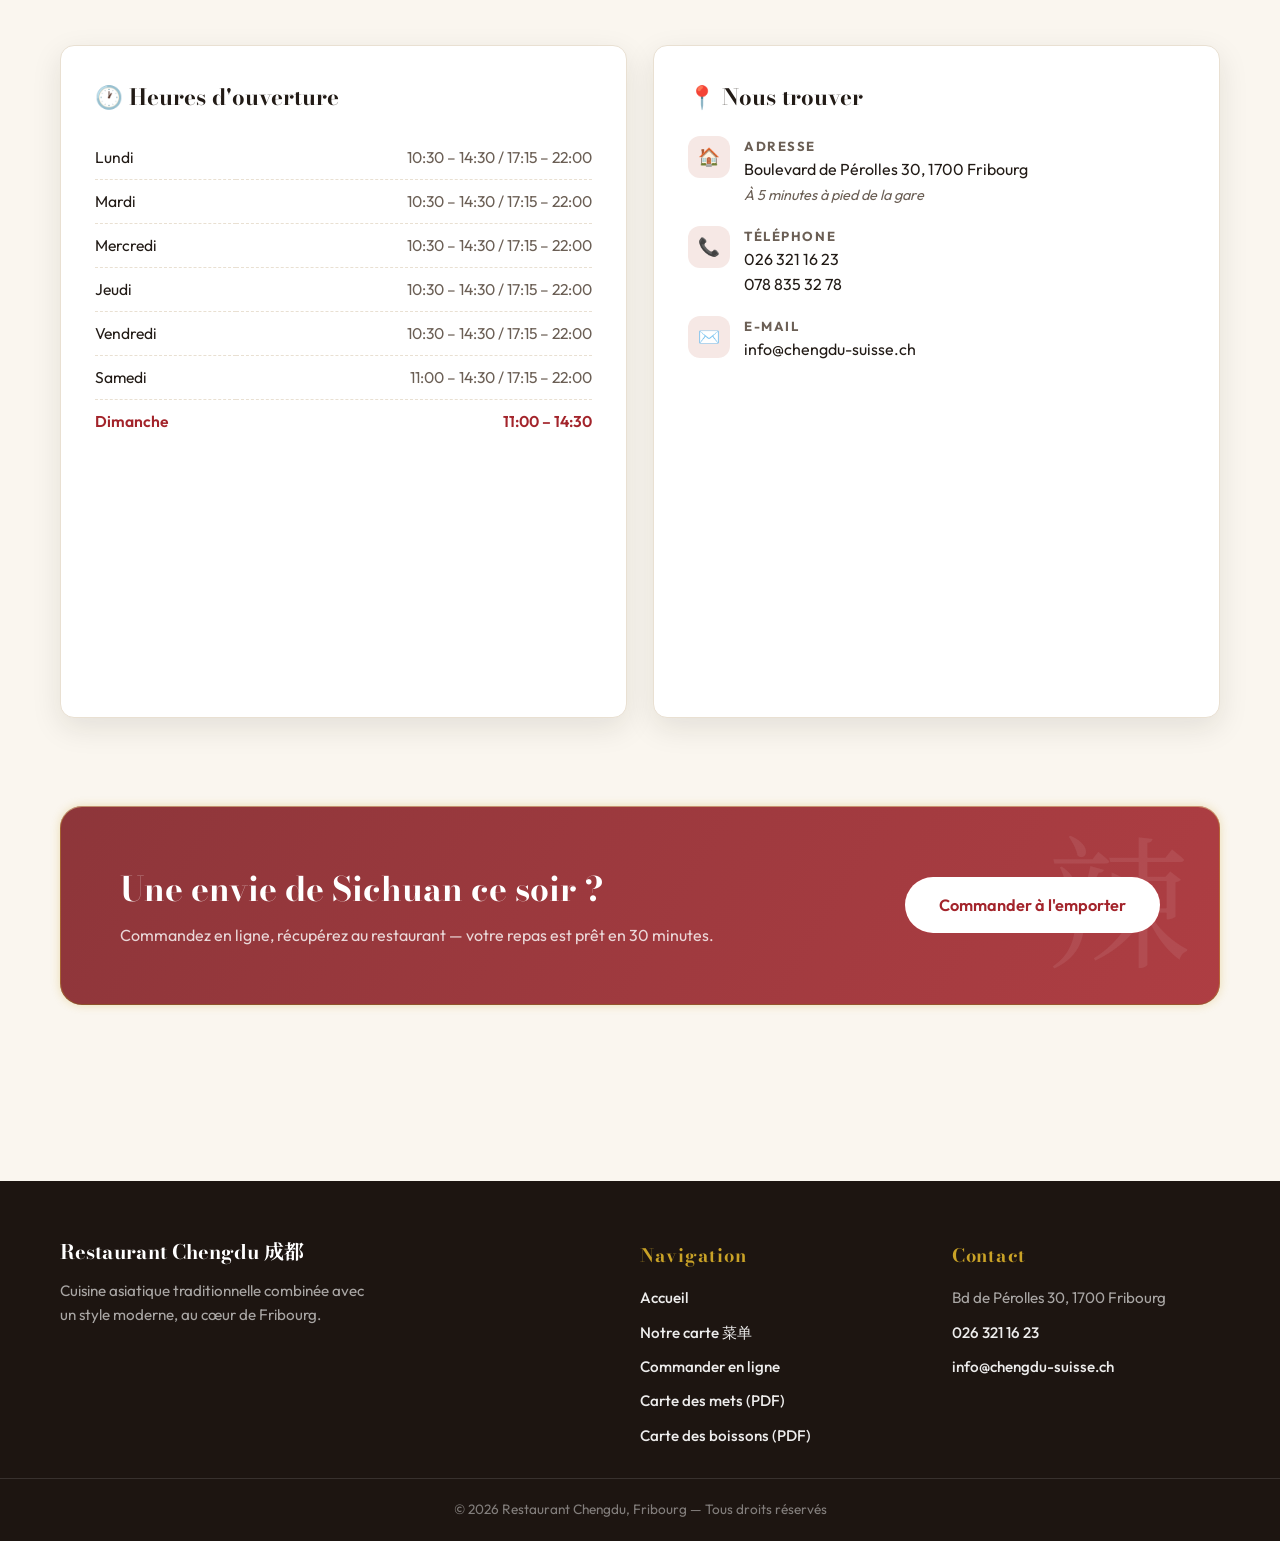
==== commit cfe48912: "Add table/fondue reservations, fix mobile QR-menu nav, Google Ads tag - Homepage: new "Fondue Chinoi" ====
--- a/index.html
+++ b/index.html
@@ -2,6 +2,14 @@
 <html lang="fr">
 <head>
   <meta charset="UTF-8">
+  <!-- Google tag (gtag.js) -->
+  <script async src="https://www.googletagmanager.com/gtag/js?id=AW-18296898600"></script>
+  <script>
+    window.dataLayer = window.dataLayer || [];
+    function gtag(){dataLayer.push(arguments);}
+    gtag('js', new Date());
+    gtag('config', 'AW-18296898600');
+  </script>
   <meta name="viewport" content="width=device-width, initial-scale=1.0">
   <title>Restaurant Chengdu 成都 — Cuisine sichuanaise & asiatique à Fribourg</title>
   <meta name="description" content="Restaurant Chengdu à Fribourg : cuisine asiatique traditionnelle et spécialités du Sichuan. Commandez en ligne à l'emporter, paiement sur place. Boulevard de Pérolles 30, à 5 minutes de la gare.">
@@ -74,7 +82,7 @@
         <div class="hero-actions">
           <a href="commander.html" class="btn-primary">🥡 Commander à l'emporter</a>
           <a href="#carte" class="btn-ghost">Découvrir la carte</a>
-          <a href="#contact" class="btn-ghost">Réserver</a>
+          <button type="button" class="btn-ghost" data-reserve-open="table">Réserver</button>
         </div>
         <div class="hero-badges">
           <span class="hero-badge"><span>🕐</span> Prêt en 30 minutes</span>
@@ -83,10 +91,35 @@
         </div>
       </div>
       <div class="hero-visual">
+        <div class="hero-frame hero-frame-secondary">
+          <img src="images/interieur-lanternes.jpg" alt="Intérieur chaleureux du Restaurant Chengdu, lanternes et guirlandes lumineuses">
+        </div>
         <div class="hero-frame">
           <img src="images/R2.jpg" alt="L'ambiance de fête au Restaurant Chengdu">
           <span class="frame-caption">🏮 L'ambiance Chengdu</span>
         </div>
+      </div>
+    </div>
+  </section>
+
+  <!-- 秋季火锅推广（内容在 js/config.js 的 fondue 里修改；enabled:false 可整块隐藏） -->
+  <section class="fondue-section" id="fondue">
+    <div class="container fondue-grid">
+      <div class="fondue-photos">
+        <img src="images/fondue1.jpg" alt="Fondue chinoise à volonté, chaudron mijoté et ingrédients frais">
+        <img src="images/fondue2.jpg" alt="Assortiment de viandes, fruits de mer et légumes pour la fondue">
+      </div>
+      <div class="fondue-text">
+        <span class="section-tag">Automne · Édition limitée</span>
+        <h2 class="section-title">Fondue Chinoise <span class="cn">四川火锅</span></h2>
+        <p>Le grand retour de notre fondue chinoise, en formule self-service — viandes, fruits de mer, légumes frais et boulettes maison à cuire vous-même dans un bouillon mijoté à la sichuanaise.</p>
+        <span class="fondue-price-badge">🍲 38.- CHF / personne</span>
+        <ul class="about-points">
+          <li>Formule self-service à volonté</li>
+          <li>Boissons non comprises</li>
+          <li>Sur réservation uniquement</li>
+        </ul>
+        <button type="button" class="btn-primary" data-reserve-open="fondue">🍲 Réserver ma table fondue</button>
       </div>
     </div>
   </section>
@@ -254,8 +287,80 @@
     <div class="footer-bottom">© <span id="year"></span> Restaurant Chengdu, Fribourg — Tous droits réservés</div>
   </footer>
 
+  <!-- 预约订位弹层（普通订位 / 火锅订位） -->
+  <div class="checkout-overlay" id="reserveOverlay">
+    <div class="checkout-sheet" id="reserveSheet">
+      <button class="sheet-close" id="reserveClose" aria-label="Fermer">✕</button>
+
+      <div id="reserveForm">
+        <h2>Réserver une table</h2>
+        <p class="sub">Nous vous confirmons votre réservation par téléphone ou e-mail.</p>
+
+        <div class="reserve-tabs">
+          <button type="button" class="reserve-tab active" id="tabTable">🍽️ Table classique</button>
+          <button type="button" class="reserve-tab" id="tabFondue">🍲 Fondue chinoise</button>
+        </div>
+
+        <div class="fondue-note" id="fondueNote" style="display:none;"></div>
+
+        <form id="reserveFormEl" novalidate>
+          <div class="form-row">
+            <div class="form-group">
+              <label for="rName">Nom, Prénom <span class="req">*</span></label>
+              <input type="text" id="rName" autocomplete="name" placeholder="Votre nom">
+              <p class="field-error" id="rErrName">Veuillez indiquer votre nom.</p>
+            </div>
+            <div class="form-group">
+              <label for="rPhone">Téléphone <span class="req">*</span></label>
+              <input type="tel" id="rPhone" autocomplete="tel" placeholder="079 123 45 67">
+              <p class="field-error" id="rErrPhone">Veuillez indiquer un numéro de téléphone valide.</p>
+            </div>
+          </div>
+          <div class="form-group">
+            <label for="rEmail">E-mail <span class="opt">(facultatif)</span></label>
+            <input type="email" id="rEmail" autocomplete="email" placeholder="vous@exemple.ch">
+            <p class="field-error" id="rErrEmail">Cette adresse e-mail ne semble pas valide.</p>
+          </div>
+          <div class="form-row">
+            <div class="form-group">
+              <label for="rPeople">Nombre de personnes <span class="req">*</span></label>
+              <select id="rPeople"></select>
+            </div>
+            <div class="form-group">
+              <label for="rDay">Jour souhaité <span class="req">*</span></label>
+              <select id="rDay"></select>
+            </div>
+          </div>
+          <div class="form-group">
+            <label for="rTime">Heure souhaitée <span class="req">*</span></label>
+            <select id="rTime"></select>
+            <p class="field-error" id="rErrTime">Veuillez choisir une heure.</p>
+          </div>
+          <div class="form-group">
+            <label for="rNotes">Remarques <span class="opt">(allergies, occasion spéciale…)</span></label>
+            <textarea id="rNotes" rows="2" placeholder="Remarques"></textarea>
+          </div>
+          <button type="submit" class="btn-checkout" id="rSubmit">Envoyer ma demande de réservation</button>
+        </form>
+      </div>
+
+      <div id="reserveConfirm" style="display:none;">
+        <div class="confirm-box">
+          <div class="big">✅</div>
+          <h2>Merci, votre demande est envoyée !</h2>
+          <span class="order-no" id="reserveConfirmDetail"></span>
+          <p>Nous vous confirmerons votre réservation par téléphone ou e-mail dans les meilleurs délais.</p>
+          <button class="btn-checkout" id="rNewReservation" style="margin-top:18px;">Fermer</button>
+        </div>
+      </div>
+    </div>
+  </div>
+
+  <div class="toast" id="toast"></div>
+
   <script src="js/config.js"></script>
   <script src="js/menu-data.js"></script>
   <script src="js/main.js"></script>
+  <script src="js/reserve.js"></script>
 </body>
 </html>
--- a/css/style.css
+++ b/css/style.css
@@ -183,6 +183,13 @@
   color: #fff; font-size: .85rem; padding: 7px 16px; border-radius: 999px;
   border: 1px solid rgba(201, 162, 39, .4);
 }
+/* 第二张"探头"照片，营造相片叠放的层次感 */
+.hero-frame-secondary {
+  position: absolute; z-index: 1; width: min(230px, 52%);
+  top: -34px; right: -6px; transform: rotate(-7deg);
+  box-shadow: 0 20px 50px rgba(0, 0, 0, .5);
+}
+.hero-frame { z-index: 2; }
 .hero::after {
   content: "成 都";
   position: absolute; right: -2%; bottom: -6%;
@@ -222,7 +229,7 @@
     inset 0 0 0 1px rgba(255, 255, 255, .22);
 }
 .btn-primary:hover { background: var(--red-dark); transform: translateY(-2px); }
-.btn-ghost { border: 1.5px solid rgba(255, 255, 255, .55); color: #fff; }
+.btn-ghost { background: none; border: 1.5px solid rgba(255, 255, 255, .55); color: #fff; }
 .btn-ghost:hover { background: rgba(255, 255, 255, .12); transform: translateY(-2px); }
 
 .hero-badges { display: flex; gap: 26px; margin-top: 48px; flex-wrap: wrap; }
@@ -272,6 +279,42 @@
 .about-points { list-style: none; margin: 26px 0 34px; display: grid; gap: 14px; }
 .about-points li { display: flex; gap: 12px; align-items: flex-start; font-weight: 500; }
 .about-points li::before { content: "•"; color: var(--gold); font-size: 1.4rem; line-height: 1.2; }
+
+/* ============================================================
+   秋季火锅推广板块
+   ============================================================ */
+.fondue-section { padding: 90px 0; background: #fff; }
+.fondue-grid { display: grid; grid-template-columns: .95fr 1.05fr; gap: 64px; align-items: center; }
+.fondue-photos { display: grid; grid-template-columns: 1fr 1fr; gap: 14px; }
+.fondue-photos img {
+  width: 100%; height: 100%; object-fit: cover; border-radius: 18px;
+  aspect-ratio: 3 / 4; box-shadow: 0 24px 50px rgba(0,0,0,.16);
+}
+.fondue-photos img:nth-child(2) { margin-top: 32px; }
+.fondue-price-badge {
+  display: inline-flex; align-items: baseline; gap: 6px;
+  background: var(--red-soft); color: var(--red); font-weight: 700;
+  padding: 6px 16px; border-radius: 999px; margin: 4px 0 22px; font-size: .95rem;
+}
+@media (max-width: 900px) {
+  .fondue-section { padding: 60px 0; }
+  .fondue-grid { grid-template-columns: 1fr; gap: 26px; }
+  .fondue-photos img:nth-child(2) { margin-top: 0; }
+}
+
+/* 预约弹层：普通订位 / 火锅订位 切换 */
+.reserve-tabs { display: flex; gap: 10px; margin-bottom: 18px; }
+.reserve-tab {
+  flex: 1; border: 1.5px solid var(--line); background: #fff; border-radius: 12px;
+  padding: 12px 10px; font-weight: 600; font-size: .92rem; color: var(--ink-soft);
+  transition: all .2s;
+}
+.reserve-tab:hover { border-color: var(--red); }
+.reserve-tab.active { border-color: var(--red); color: var(--red); background: var(--red-soft); }
+.fondue-note {
+  background: var(--gold-soft); border: 1px solid #E5D9A8; border-radius: 12px;
+  padding: 12px 16px; font-size: .9rem; margin-bottom: 20px; line-height: 1.5;
+}
 
 /* ============================================================
    菜单卡片（PDF 下载）
@@ -612,6 +655,7 @@
   .hero-content { padding: 70px 0 10px; }
   .hero-visual { padding-bottom: 60px; }
   .hero-frame { transform: none; }
+  .hero-frame-secondary { display: none; }
   .order-layout { grid-template-columns: 1fr; }
   .cart-panel { display: none; }
   .cart-fab { display: inline-flex; }
@@ -831,9 +875,11 @@
 body:not(.takeaway-mode) .link-order { color: var(--ink-soft); }
 body:not(.takeaway-mode) .link-order:hover { color: var(--ink-soft); }
 
-/* 堂食 / 外带提示条 */
+/* 堂食 / 外带提示条
+   不常驻置顶：只在进入页面时提醒一次，滚动后随内容一起划走。
+   这样滚动浏览菜单时，屏幕上只有下面的分类导航条常驻，不会互相遮挡、
+   也不会在手机上占掉太多屏幕空间。锁定下单的功能不受影响（见 menu-qr.js）。 */
 .dine-mode-bar {
-  position: sticky; top: 72px; z-index: 60;
   background: var(--gold-soft); border-bottom: 1px solid #E5D9A8;
   transition: background .2s, border-color .2s;
 }
@@ -852,9 +898,9 @@
 body.takeaway-mode .dine-mode-toggle { background: var(--ink-soft); }
 body.takeaway-mode .dine-mode-toggle:hover { background: var(--ink); }
 @media (max-width: 720px) {
-  .dine-mode-bar { top: 71px; }
-  .dine-mode-inner { flex-direction: column; align-items: stretch; text-align: center; }
-  .dine-mode-toggle { width: 100%; }
+  .dine-mode-inner { padding: 9px 0; gap: 10px; }
+  .dine-mode-text { font-size: .78rem; line-height: 1.35; }
+  .dine-mode-toggle { padding: 7px 14px; font-size: .76rem; }
 }
 
 /* Menu Midi */
